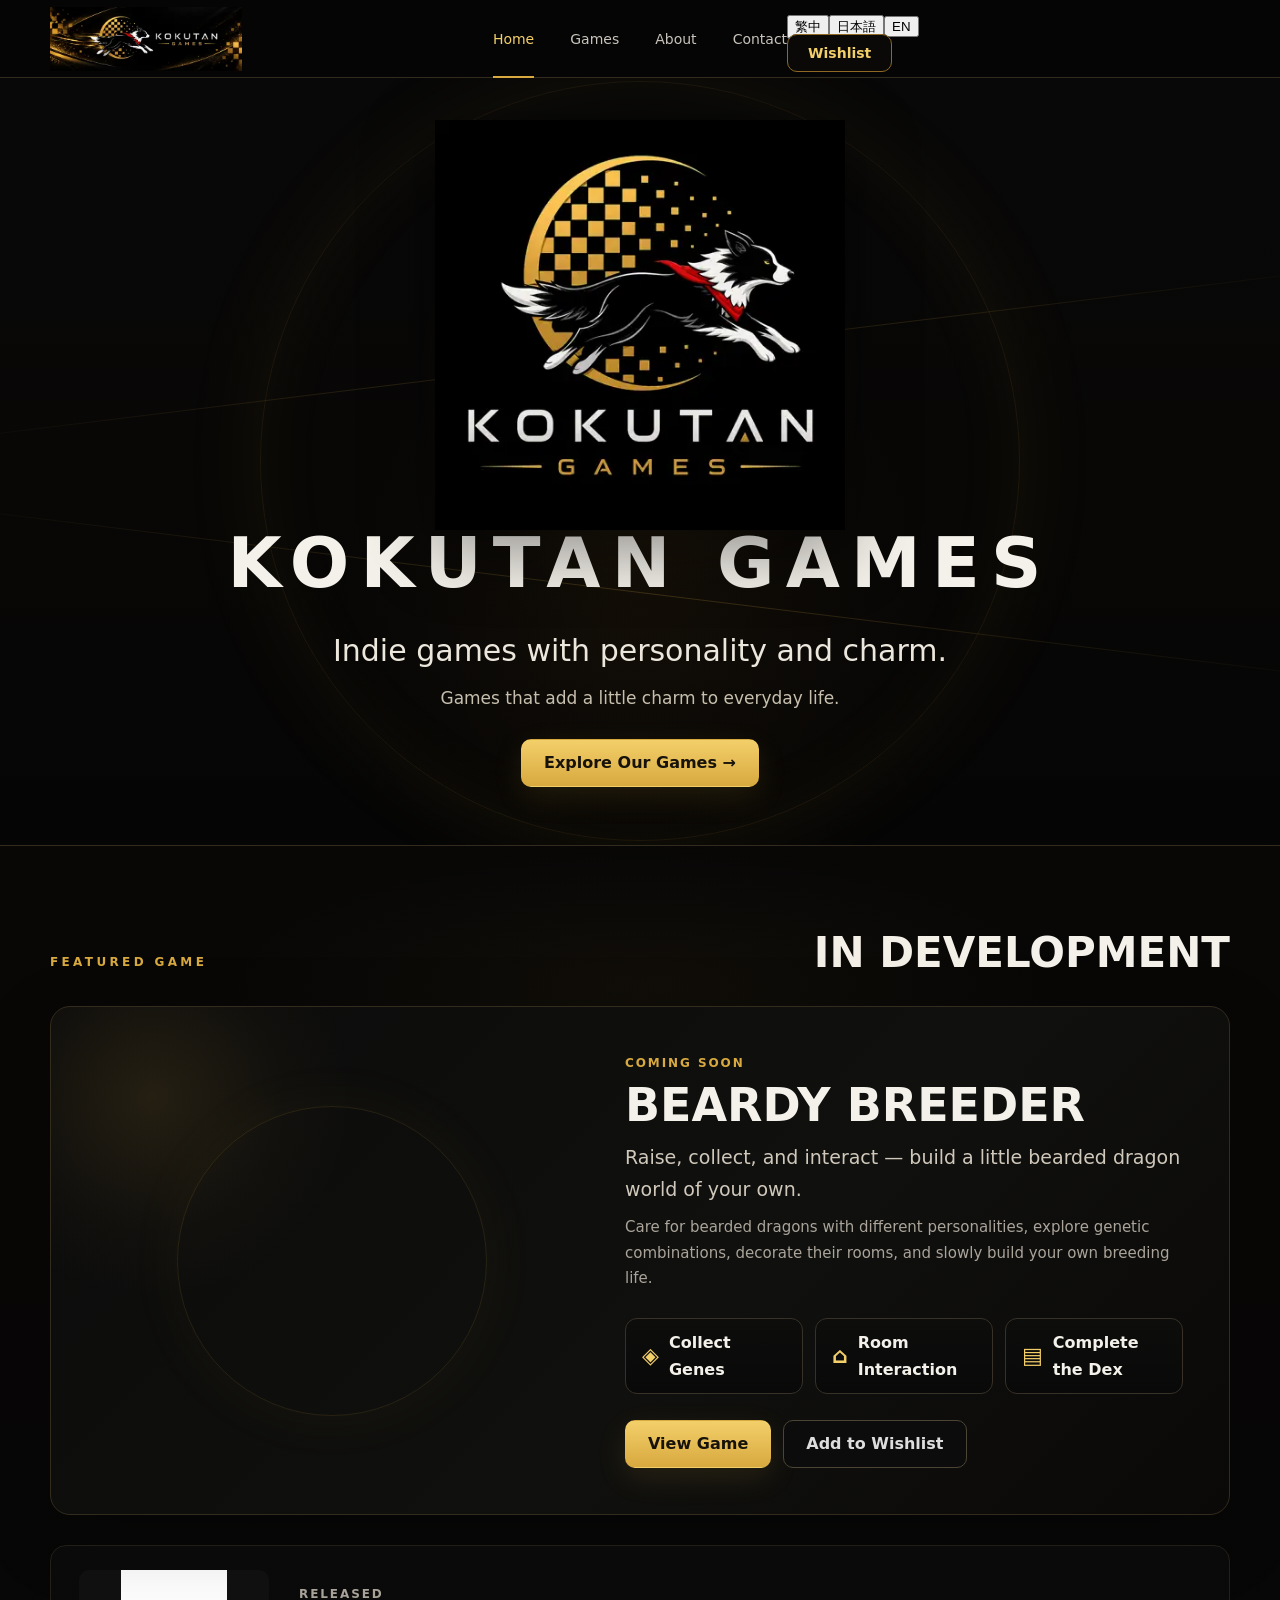
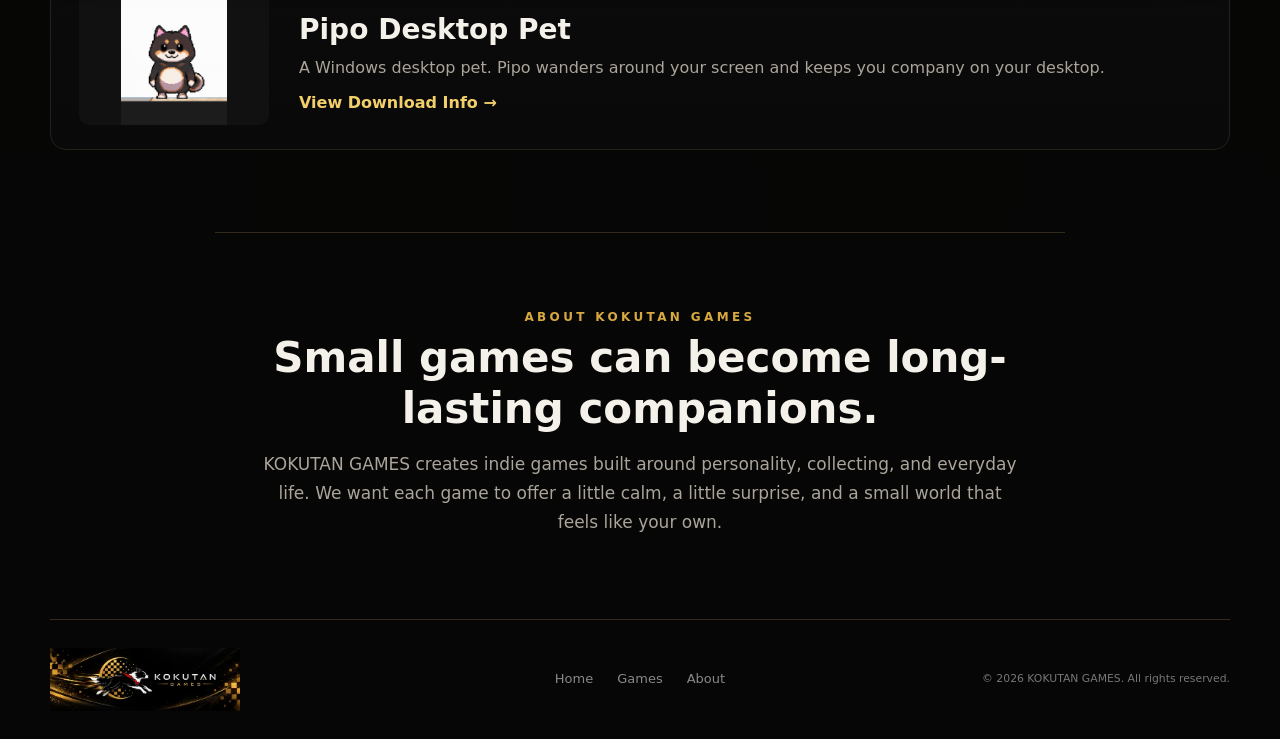
==== index.html @ 9f0cae79 "Add three-language support to homepage" ====
<!doctype html>
<html lang="zh-Hant">
<head>
  <meta charset="utf-8">
  <meta name="viewport" content="width=device-width,initial-scale=1">
  <title>KOKUTAN GAMES</title>
  <meta name="description" content="KOKUTAN GAMES — 獨立遊戲工作室。製作有個性、有溫度的小型遊戲。">
  <link rel="stylesheet" href="style.css">
</head>
<body data-page="home">
  <header class="site-header">
    <a class="brand" href="./" aria-label="KOKUTAN GAMES"><img src="assets/logo-wide.webp" alt="KOKUTAN GAMES"></a>
    <nav class="nav" aria-label="Main navigation"><a class="active" href="./" data-i18n="nav.home">Home</a><a href="#games" data-i18n="nav.games">Games</a><a href="#about" data-i18n="nav.about">About</a><a href="mailto:" data-i18n="nav.contact">Contact</a></nav>
    <div class="header-tools">
      <div class="language-switcher" aria-label="Language"><button type="button" data-lang-btn="zh-Hant">繁中</button><button type="button" data-lang-btn="ja">日本語</button><button type="button" data-lang-btn="en">EN</button></div>
      <a class="header-cta" href="games/beardy-breeder.html#wishlist" data-i18n="nav.wishlist">願望清單</a>
    </div>
  </header>

  <main>
    <section class="hero">
      <div class="hero-glow" aria-hidden="true"></div>
      <div class="hero-inner">
        <img class="hero-logo" src="assets/logo-square.webp" alt="KOKUTAN GAMES">
        <h1>KOKUTAN GAMES</h1>
        <p class="lead" data-i18n="hero.lead">有個性、有魅力的獨立遊戲。</p>
        <p class="sublead" data-i18n="hero.sublead">用遊戲，讓平凡的日常多一點可愛。</p>
        <a class="button primary hero-cta" href="#games" data-i18n="hero.cta">探索遊戲 →</a>
      </div>
    </section>

    <section class="section featured-section" id="games">
      <div class="section-heading compact-heading"><span class="eyebrow" data-i18n="featured.eyebrow">精選遊戲</span><h2 data-i18n="featured.heading">開發中</h2></div>
      <article class="featured-card">
        <div class="featured-visual">
          <div class="game-logo-wrap"><img src="assets/beardy-logo.webp" data-logo-localized data-logo-zh="assets/beardy-logo.webp" data-logo-ja="assets/beardy-logo-ja.png" data-logo-en="assets/beardy-logo-en.png" alt="鬆獅蜥育成所"></div>
          <div class="featured-orbit" aria-hidden="true"></div>
        </div>
        <div class="featured-copy">
          <p class="status" data-i18n="featured.status">即將推出</p>
          <h3 data-i18n="game.title">鬆獅蜥育成所</h3>
          <p class="game-tagline" data-i18n="game.tagline">培育、收集、互動，打造屬於你的鬆獅蜥小天地。</p>
          <p class="game-summary" data-i18n="game.summary">照顧不同個性的鬆獅蜥，探索基因組合、布置房間，慢慢建立屬於自己的育成生活。</p>
          <div class="feature-grid" aria-label="Game features">
            <div class="mini-feature"><span class="icon">◈</span><span data-i18n="game.feature.genes">收集基因</span></div>
            <div class="mini-feature"><span class="icon">⌂</span><span data-i18n="game.feature.rooms">房間互動</span></div>
            <div class="mini-feature"><span class="icon">▤</span><span data-i18n="game.feature.dex">圖鑑收集</span></div>
          </div>
          <div class="actions"><a class="button primary" href="games/beardy-breeder.html" data-i18n="game.details">查看遊戲介紹</a><a class="button secondary" href="games/beardy-breeder.html#wishlist" data-i18n="game.wishlist">加入願望清單</a></div>
        </div>
      </article>

      <article class="small-game-card">
        <img src="pipoimg.png" alt="Pipo Desktop Pet">
        <div><p class="status" data-i18n="pipo.status">已發布</p><h3>Pipo Desktop Pet</h3><p data-i18n="pipo.desc">Windows 桌面小寵物。Pipo 會在螢幕上走來走去，陪你待在桌面上。</p><a class="text-link" href="games/pipo.html" data-i18n="pipo.link">查看下載資訊 →</a></div>
      </article>
    </section>

    <section class="section about-section" id="about">
      <span class="eyebrow" data-i18n="about.eyebrow">關於 KOKUTAN GAMES</span>
      <h2 data-i18n="about.heading">小小的遊戲，也可以留下很長的陪伴。</h2>
      <p data-i18n="about.body">KOKUTAN GAMES 專注於製作具有個性、收集樂趣與生活感的獨立遊戲。希望玩家打開遊戲時，能找到一點放鬆、一點驚喜，以及屬於自己的小小世界。</p>
    </section>
  </main>

  <footer class="site-footer"><img src="assets/logo-wide.webp" alt="KOKUTAN GAMES"><div class="footer-links"><a href="./" data-i18n="nav.home">Home</a><a href="#games" data-i18n="nav.games">Games</a><a href="#about" data-i18n="nav.about">About</a></div><small data-i18n="footer.rights">© 2026 KOKUTAN GAMES. All rights reserved.</small></footer>
  <script src="i18n.js" defer></script>
</body>
</html>
---- style.css ----
*{box-sizing:border-box}
:root{--bg:#060606;--panel:#0d0d0d;--panel2:#11110f;--text:#f4f1ea;--muted:#aaa49a;--line:#332b1d;--line-soft:#201b14;--gold:#d8a93f;--gold2:#f3cf6a;--gold3:#8d6925;--max:1180px}
html{scroll-behavior:smooth}body{margin:0;font-family:Inter,ui-sans-serif,system-ui,-apple-system,"Segoe UI","Noto Sans TC","PingFang TC",sans-serif;color:var(--text);background:linear-gradient(180deg,#060606 0%,#080706 45%,#060606 100%);line-height:1.7}a{color:inherit}img{max-width:100%}
.site-header{height:78px;padding:0 max(24px,calc((100vw - var(--max))/2));display:grid;grid-template-columns:1fr auto 1fr;align-items:center;border-bottom:1px solid var(--line);background:rgba(6,6,6,.94);backdrop-filter:blur(12px);position:sticky;top:0;z-index:20}.brand{display:flex;align-items:center;width:220px;height:64px}.brand img{width:100%;height:100%;object-fit:contain;object-position:left center}.nav{display:flex;gap:36px;align-items:center}.nav a{text-decoration:none;color:#c8c3bb;font-size:14px;padding:28px 0 24px;border-bottom:2px solid transparent}.nav a:hover,.nav a.active{color:var(--gold2);border-color:var(--gold)}.header-cta{justify-self:end;text-decoration:none;border:1px solid var(--gold3);color:var(--gold2);padding:10px 20px;border-radius:10px;font-weight:750;font-size:14px;background:#0a0907;transition:.2s ease}.header-cta:hover{border-color:var(--gold2);box-shadow:0 0 0 3px rgba(243,207,106,.06)}
.hero{min-height:690px;display:grid;place-items:center;text-align:center;border-bottom:1px solid var(--line);position:relative;overflow:hidden;background:radial-gradient(circle at 50% 39%,rgba(216,169,63,.14),transparent 28%),radial-gradient(circle at 50% 70%,rgba(120,80,20,.10),transparent 36%),linear-gradient(180deg,#080808 0%,#080706 55%,#050505 100%)}.hero:before,.hero:after{content:"";position:absolute;left:-8%;right:-8%;height:1px;background:linear-gradient(90deg,transparent,rgba(216,169,63,.22),transparent);transform:rotate(-7deg)}.hero:before{top:36%}.hero:after{top:67%;transform:rotate(7deg)}.hero-glow{position:absolute;width:min(760px,80vw);height:min(760px,80vw);border-radius:50%;border:1px solid rgba(216,169,63,.10);box-shadow:0 0 90px rgba(216,169,63,.07),inset 0 0 70px rgba(216,169,63,.05);pointer-events:none}.hero-inner{position:relative;z-index:2;width:min(900px,calc(100% - 40px));padding:42px 0 58px}.hero-logo{display:block;width:410px;max-width:78vw;aspect-ratio:1/1;object-fit:contain;margin:0 auto 0;filter:drop-shadow(0 18px 36px rgba(0,0,0,.45))}.hero h1{margin:-26px 0 2px;font-size:clamp(40px,6vw,70px);letter-spacing:.16em;font-weight:620}.lead{margin:0;font-size:clamp(20px,3vw,30px);color:#ece7dc}.sublead{margin:8px auto 26px;color:#c7bfae;max-width:680px;font-size:17px}.hero-cta{min-width:210px}.button{display:inline-flex;align-items:center;justify-content:center;gap:10px;min-height:48px;padding:0 22px;border-radius:10px;text-decoration:none;font-weight:800;border:1px solid transparent;transition:.2s ease}.button:hover{transform:translateY(-1px)}.primary{background:linear-gradient(180deg,var(--gold2),var(--gold));color:#17120a;box-shadow:0 10px 30px rgba(216,169,63,.12)}.secondary{border-color:#4d4534;background:#0c0c0c;color:#ddd}
.section{width:min(var(--max),calc(100% - 40px));margin:0 auto;padding:82px 0}.featured-section{position:relative}.featured-section:before{content:"";position:absolute;top:0;left:50%;width:72%;height:280px;transform:translateX(-50%);background:radial-gradient(ellipse at center,rgba(216,169,63,.045),transparent 70%);pointer-events:none}.section-heading{margin-bottom:28px}.compact-heading{display:flex;align-items:end;justify-content:space-between;gap:20px}.eyebrow{display:block;color:var(--gold);font-size:12px;font-weight:800;letter-spacing:.28em;margin-bottom:6px}.section h2{font-size:clamp(28px,4vw,42px);margin:0;line-height:1.2}.featured-card{display:grid;grid-template-columns:minmax(340px,470px) 1fr;gap:58px;align-items:center;padding:46px;border:1px solid var(--line);background:linear-gradient(135deg,#0b0b0b 0%,#10100e 58%,#0a0908 100%);border-radius:20px;position:relative;overflow:hidden;box-shadow:0 22px 70px rgba(0,0,0,.22)}.featured-card:after{content:"";position:absolute;width:420px;height:420px;border-radius:50%;left:-110px;top:-120px;background:radial-gradient(circle,rgba(216,169,63,.12),rgba(216,169,63,.025) 45%,transparent 68%);pointer-events:none}.featured-visual{position:relative;min-height:360px;display:grid;place-items:center}.game-logo-wrap{display:grid;place-items:center;min-height:340px;position:relative;z-index:2}.game-logo-wrap img{width:100%;max-width:440px;max-height:390px;object-fit:contain;filter:drop-shadow(0 20px 34px rgba(0,0,0,.45))}.featured-orbit{position:absolute;width:310px;height:310px;border-radius:50%;border:1px solid rgba(216,169,63,.12);box-shadow:0 0 60px rgba(216,169,63,.05)}.status{color:var(--gold);font-size:12px;font-weight:800;letter-spacing:.16em;margin:0 0 4px}.featured-copy{position:relative;z-index:2}.featured-copy h3,.small-game-card h3{font-size:clamp(30px,4vw,46px);margin:0 0 8px;line-height:1.2}.game-tagline{color:#d0c8bb;font-size:19px;margin:0 0 10px}.game-summary{color:var(--muted);font-size:15px;max-width:590px;margin:0}.feature-grid{display:grid;grid-template-columns:repeat(3,1fr);gap:12px;margin:26px 0}.mini-feature{min-height:76px;border:1px solid #373128;border-radius:12px;display:flex;align-items:center;gap:10px;padding:0 16px;background:linear-gradient(180deg,#0d0d0c,#090909);font-weight:700}.icon{color:var(--gold2);font-size:22px}.actions{display:flex;gap:12px;flex-wrap:wrap}.small-game-card{margin-top:30px;display:grid;grid-template-columns:190px 1fr;gap:30px;align-items:center;padding:24px 28px;border:1px solid #25211a;border-radius:16px;background:linear-gradient(180deg,#0b0b0b,#090909)}.small-game-card img{width:100%;max-height:155px;object-fit:contain;background:#111;border-radius:10px}.small-game-card h3{font-size:28px}.small-game-card p{color:var(--muted);margin:6px 0 8px}.text-link{color:var(--gold2);text-decoration:none;font-weight:800}.about-section{border-top:1px solid var(--line);text-align:center;max-width:850px;padding-top:74px}.about-section h2{margin-top:6px}.about-section p{color:var(--muted);font-size:17px;max-width:760px;margin:16px auto 0}.site-footer{min-height:120px;width:min(var(--max),calc(100% - 40px));margin:0 auto;border-top:1px solid var(--line);display:grid;grid-template-columns:1fr auto 1fr;align-items:center;gap:24px;color:#777;font-size:13px}.site-footer img{width:190px;height:70px;object-fit:contain;object-position:left center}.footer-links{display:flex;gap:24px}.footer-links a{text-decoration:none;color:#888}.site-footer small{justify-self:end}
.detail-hero{width:min(var(--max),calc(100% - 40px));margin:0 auto;padding:84px 0 54px;display:grid;grid-template-columns:420px 1fr;gap:64px;align-items:center}.detail-logo img{width:100%;max-height:430px;object-fit:contain}.detail-copy h1{font-size:clamp(38px,6vw,64px);margin:0 0 12px;line-height:1.18}.detail-copy .lead{font-size:22px}.detail-meta{display:flex;gap:10px;flex-wrap:wrap;margin:22px 0 28px}.chip{border:1px solid #393329;color:#c7c0b5;border-radius:999px;padding:5px 11px;font-size:13px}.content-block{width:min(920px,calc(100% - 40px));margin:0 auto;padding:60px 0;border-top:1px solid var(--line)}.content-block h2{font-size:32px;margin:0 0 14px}.content-block p,.content-block li{color:#b9b3aa}.detail-features{display:grid;grid-template-columns:repeat(2,1fr);gap:14px;margin-top:24px}.detail-feature{border:1px solid #2e2a23;background:#0d0d0d;border-radius:14px;padding:22px}.detail-feature h3{margin:0 0 6px}.note{border-left:3px solid var(--gold);padding:4px 0 4px 16px;color:#cfc7b8}.download-box{padding:24px;border:1px solid #312a1e;background:#0d0c0a;border-radius:14px}code{word-break:break-all;color:#dfc782}.back-link{display:inline-block;margin-top:20px;color:var(--gold2);text-decoration:none;font-weight:800}
@media (max-width:860px){.site-header{grid-template-columns:1fr auto;height:70px}.brand{width:180px;height:56px}.nav{display:none}.header-cta{font-size:13px;padding:8px 14px}.hero{min-height:610px}.hero-logo{width:330px}.hero h1{letter-spacing:.09em}.featured-card{grid-template-columns:1fr;gap:20px;padding:28px}.featured-visual{min-height:auto}.game-logo-wrap{min-height:auto}.game-logo-wrap img{max-height:330px}.feature-grid{grid-template-columns:1fr}.small-game-card{grid-template-columns:1fr}.small-game-card img{max-width:280px}.site-footer{grid-template-columns:1fr;text-align:center;padding:28px 0}.site-footer img{margin:auto;object-position:center}.site-footer small{justify-self:center}.detail-hero{grid-template-columns:1fr;gap:20px;padding-top:50px}.detail-logo{max-width:500px;margin:auto}}
@media (max-width:520px){.hero-inner{padding-top:30px}.hero-logo{width:285px}.hero h1{font-size:36px}.section{padding:58px 0}.featured-card{padding:20px}.actions .button{width:100%}.detail-features{grid-template-columns:1fr}.compact-heading{display:block}}
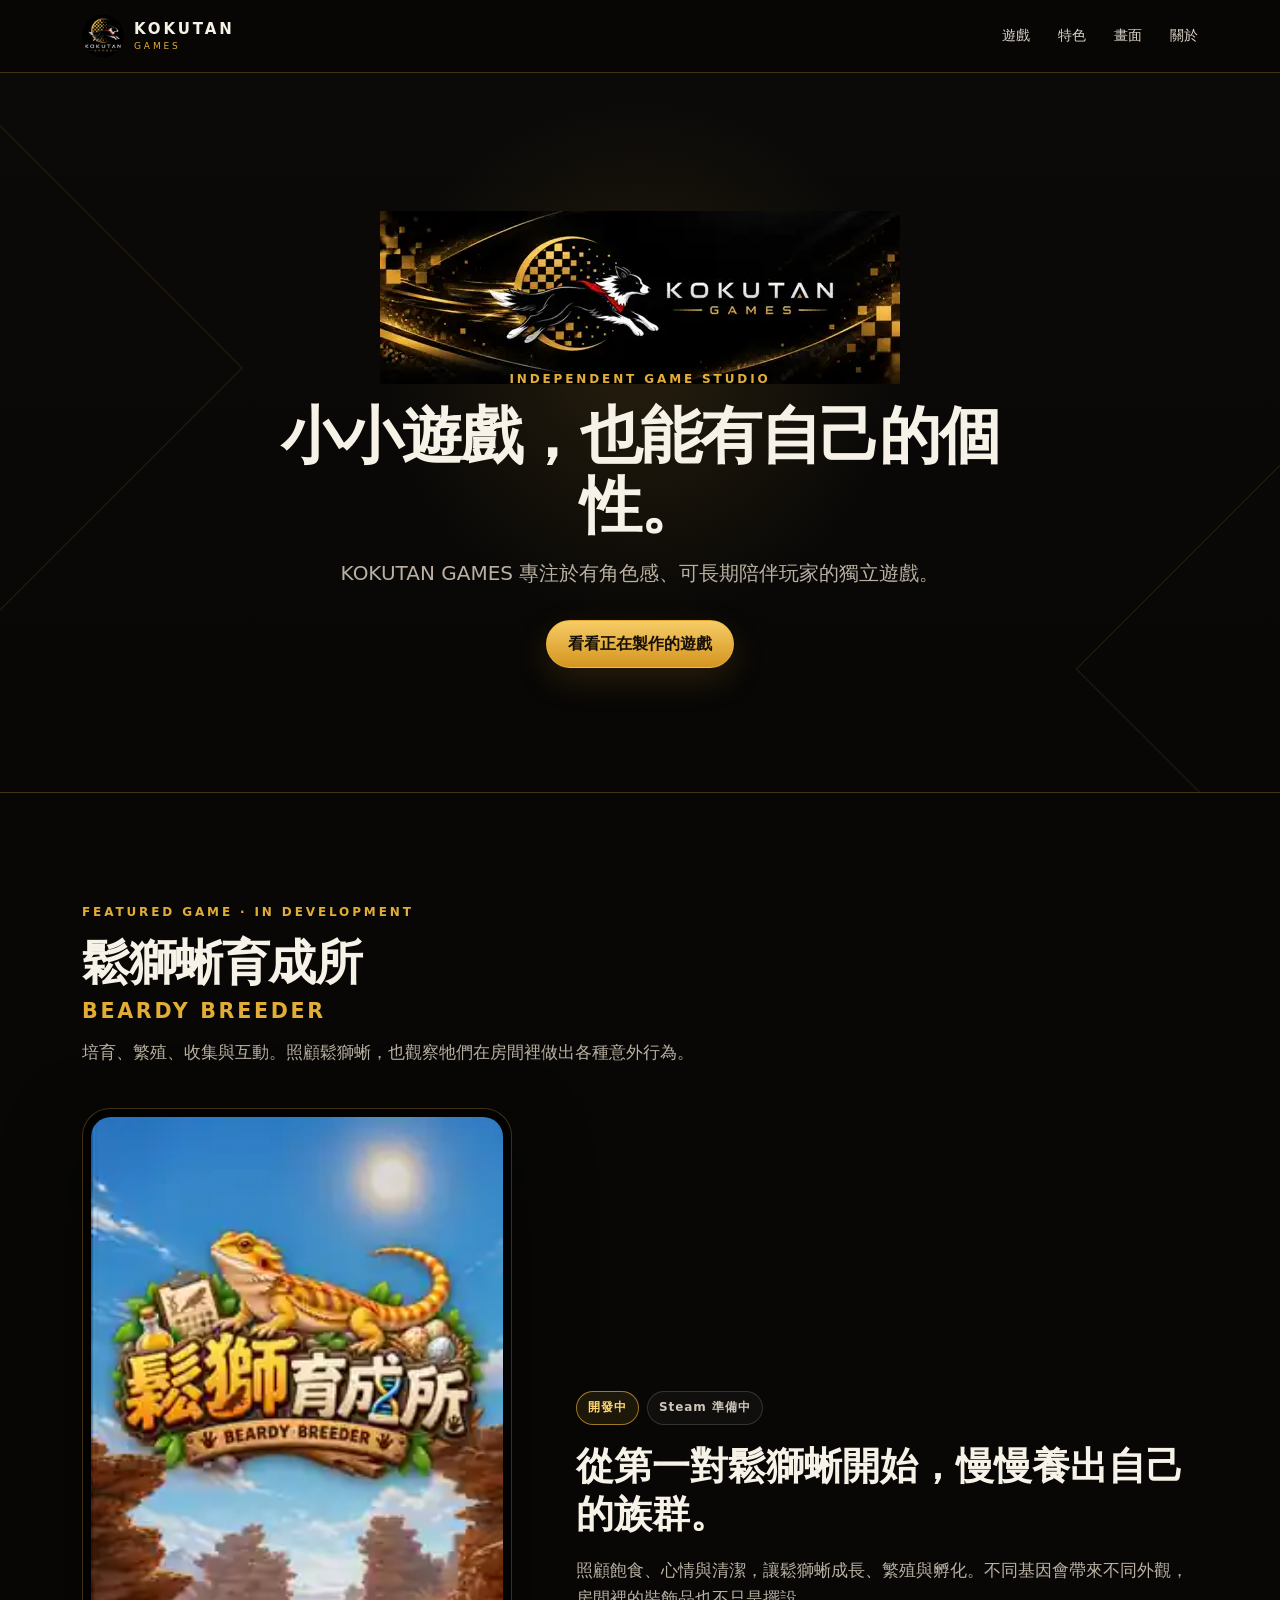
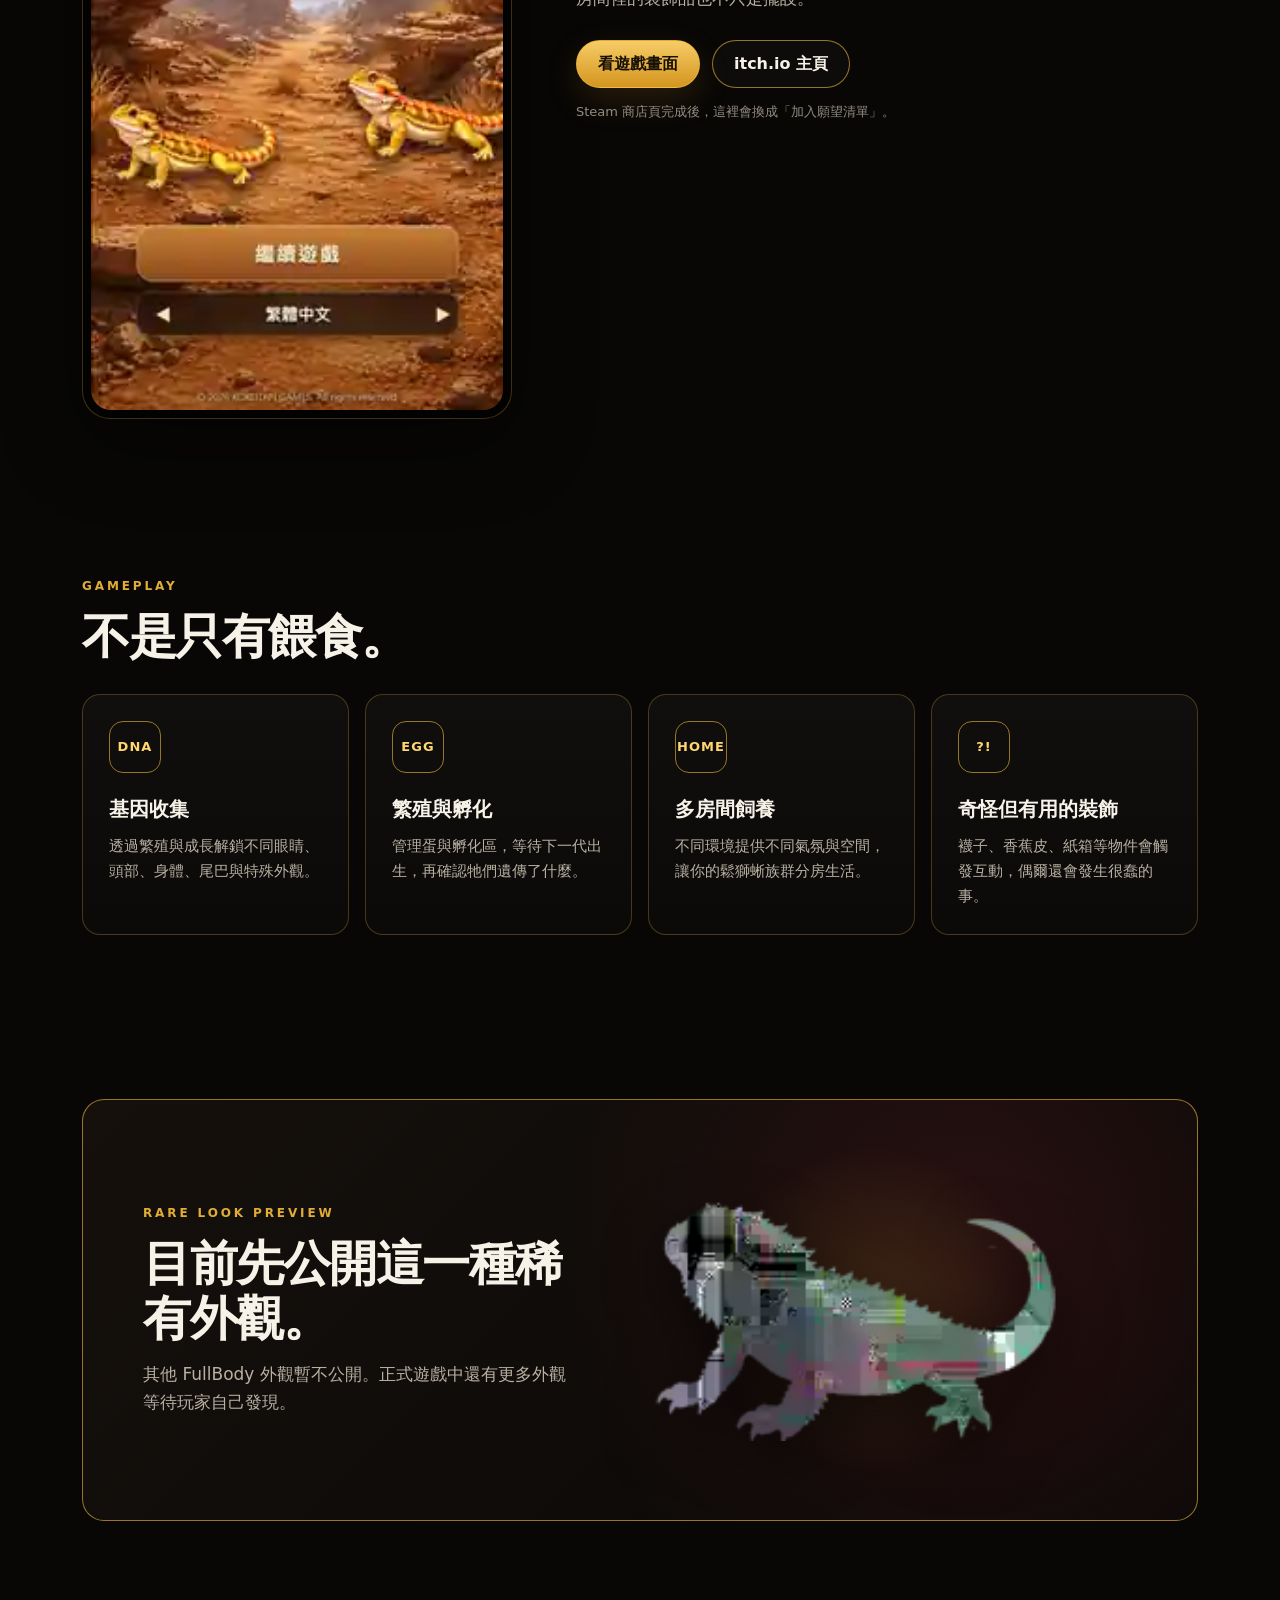
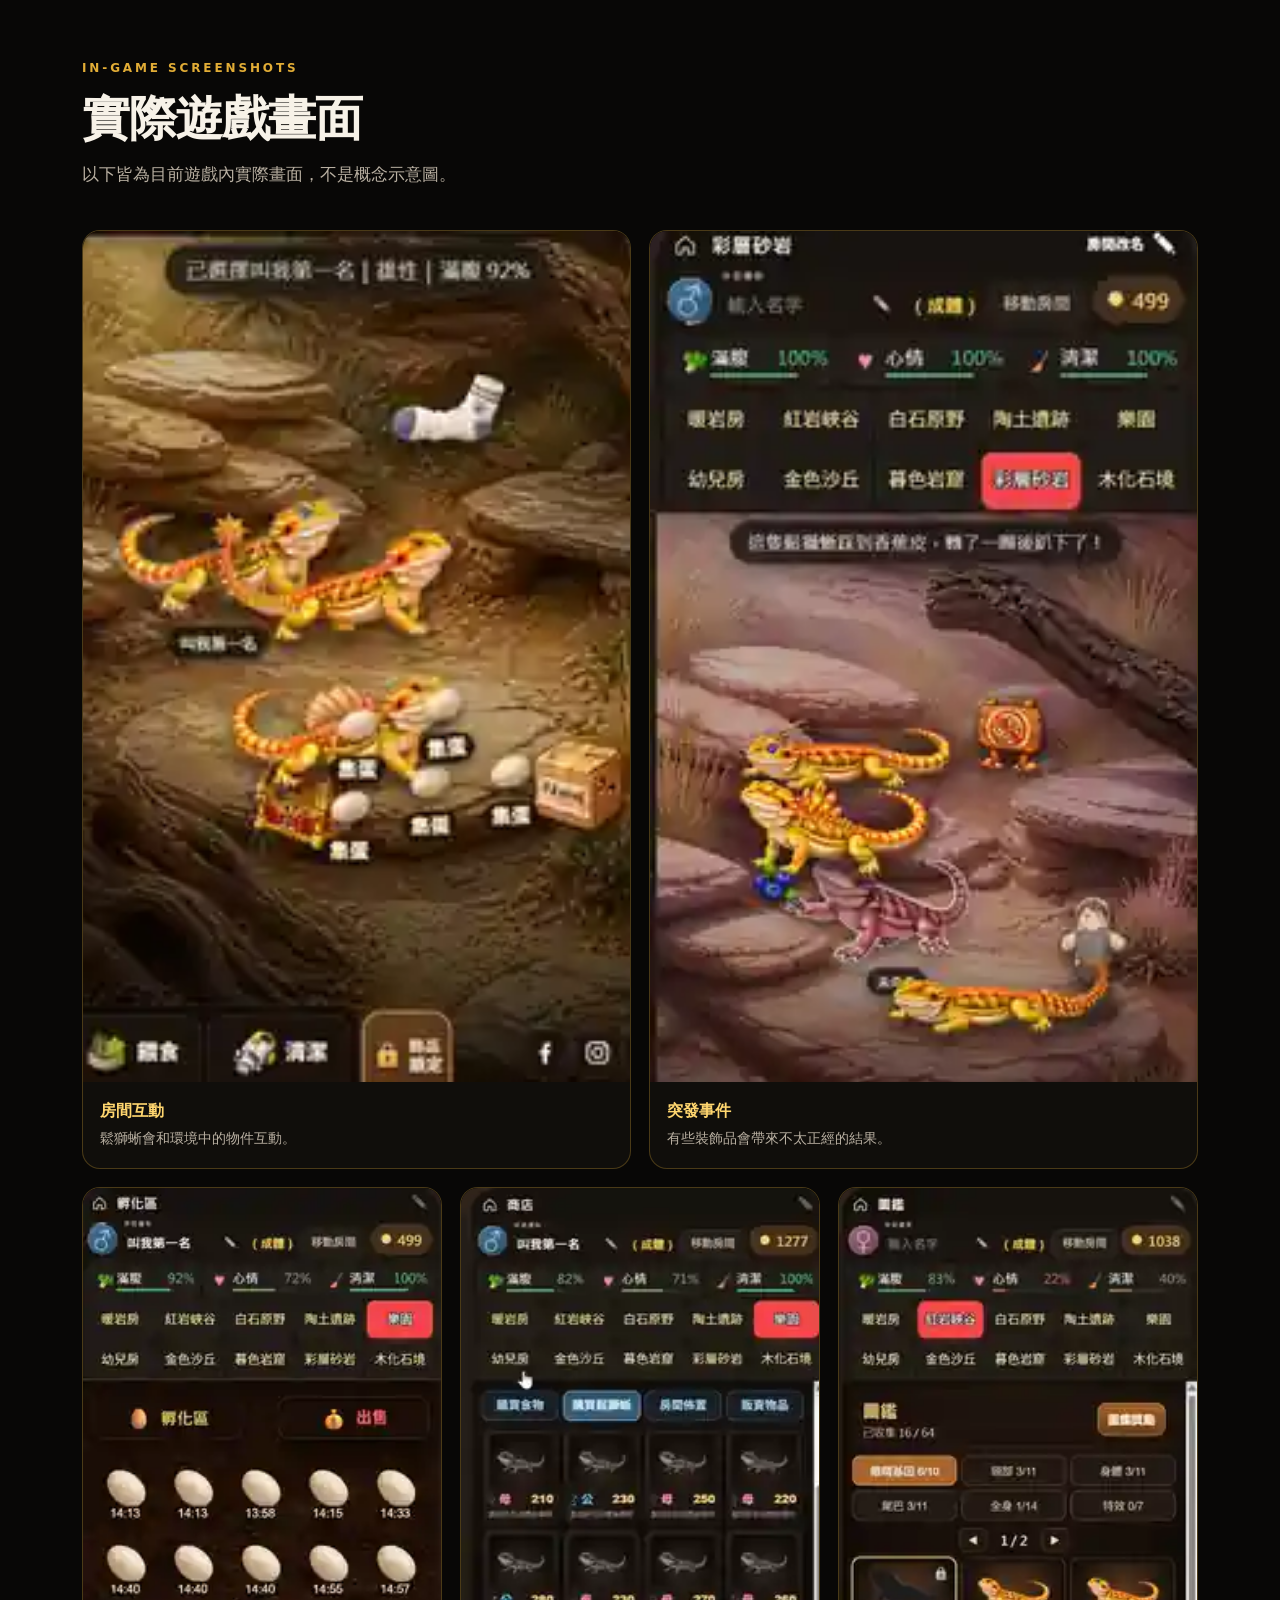
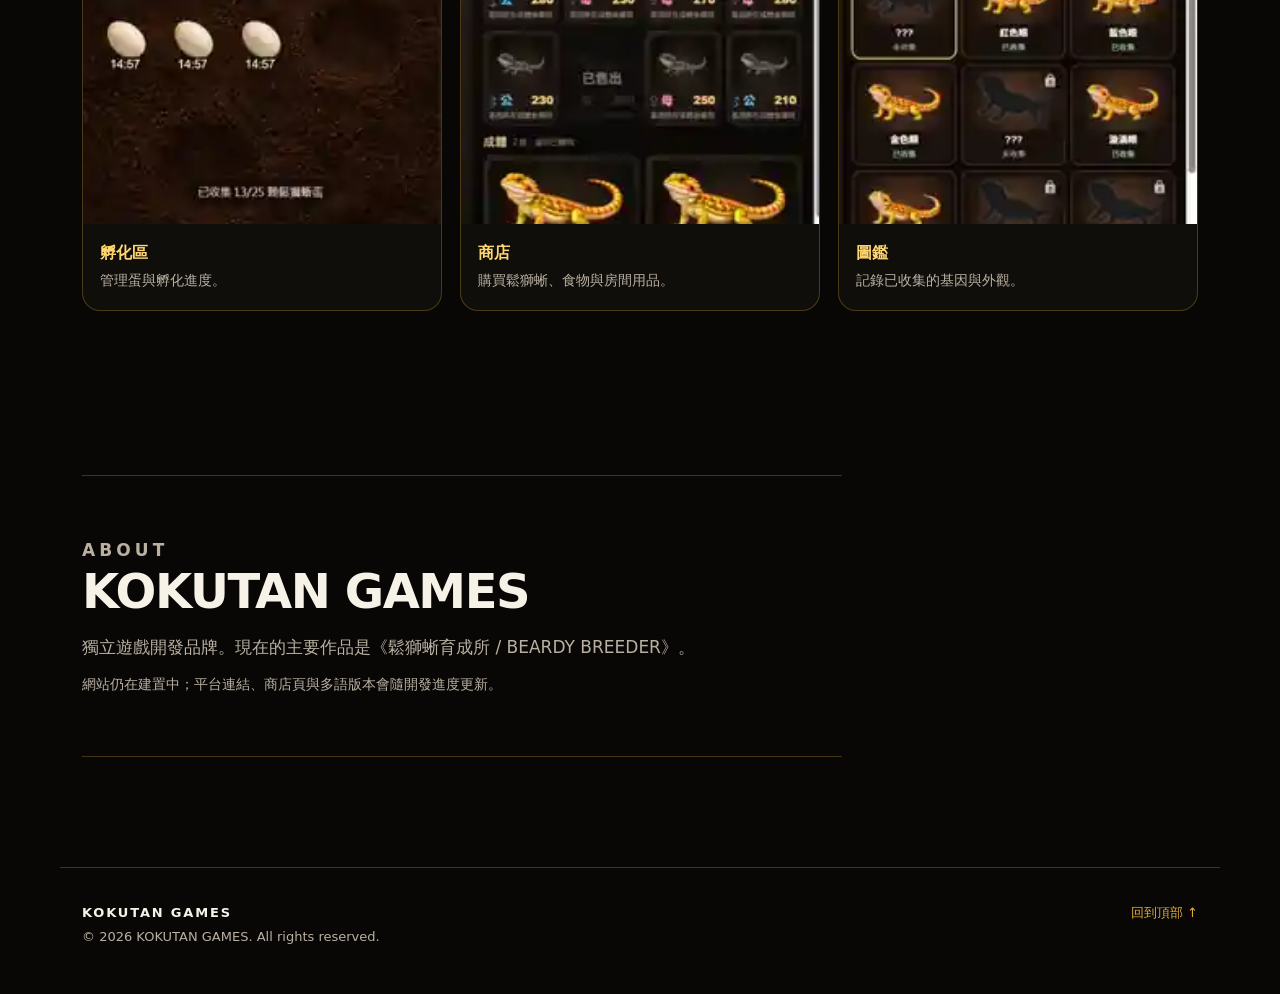
==== commit 7fa74935: "Launch KOKUTAN GAMES site v1" ====
--- a/index.html
+++ b/index.html
@@ -1,69 +1,163 @@
 <!doctype html>
 <html lang="zh-Hant">
 <head>
-  <meta charset="utf-8">
-  <meta name="viewport" content="width=device-width,initial-scale=1">
-  <title>KOKUTAN GAMES</title>
-  <meta name="description" content="KOKUTAN GAMES — 獨立遊戲工作室。製作有個性、有溫度的小型遊戲。">
-  <link rel="stylesheet" href="style.css">
+  <meta charset="utf-8" />
+  <meta name="viewport" content="width=device-width, initial-scale=1" />
+  <meta name="theme-color" content="#080706" />
+  <meta name="description" content="KOKUTAN GAMES 官方網站。《鬆獅蜥育成所 BEARDY BREEDER》— 培育、繁殖、收集基因，打造屬於你的鬆獅蜥小天地。" />
+  <title>KOKUTAN GAMES｜鬆獅蜥育成所</title>
+  <link rel="icon" type="image/png" href="assets/logo-square.webp" />
+  <link rel="stylesheet" href="kokutan-v1.css" />
 </head>
-<body data-page="home">
-  <header class="site-header">
-    <a class="brand" href="./" aria-label="KOKUTAN GAMES"><img src="assets/logo-wide.webp" alt="KOKUTAN GAMES"></a>
-    <nav class="nav" aria-label="Main navigation"><a class="active" href="./" data-i18n="nav.home">Home</a><a href="#games" data-i18n="nav.games">Games</a><a href="#about" data-i18n="nav.about">About</a><a href="mailto:" data-i18n="nav.contact">Contact</a></nav>
-    <div class="header-tools">
-      <div class="language-switcher" aria-label="Language"><button type="button" data-lang-btn="zh-Hant">繁中</button><button type="button" data-lang-btn="ja">日本語</button><button type="button" data-lang-btn="en">EN</button></div>
-      <a class="header-cta" href="games/beardy-breeder.html#wishlist" data-i18n="nav.wishlist">願望清單</a>
+<body>
+  <a class="skip-link" href="#main">跳到主要內容</a>
+
+  <header class="site-header" id="top">
+    <div class="header-inner">
+      <a class="brand" href="#top" aria-label="KOKUTAN GAMES 首頁">
+        <img src="assets/logo-square.webp" alt="" />
+        <span><strong>KOKUTAN</strong><small>GAMES</small></span>
+      </a>
+      <button class="menu-button" type="button" aria-expanded="false" aria-controls="site-nav">選單</button>
+      <nav class="site-nav" id="site-nav" aria-label="主要導覽">
+        <a href="#game">遊戲</a>
+        <a href="#features">特色</a>
+        <a href="#gallery">畫面</a>
+        <a href="#about">關於</a>
+      </nav>
     </div>
   </header>
 
-  <main>
-    <section class="hero">
+  <main id="main">
+    <section class="hero" aria-labelledby="hero-title">
       <div class="hero-glow" aria-hidden="true"></div>
-      <div class="hero-inner">
-        <img class="hero-logo" src="assets/logo-square.webp" alt="KOKUTAN GAMES">
-        <h1>KOKUTAN GAMES</h1>
-        <p class="lead" data-i18n="hero.lead">有個性、有魅力的獨立遊戲。</p>
-        <p class="sublead" data-i18n="hero.sublead">用遊戲，讓平凡的日常多一點可愛。</p>
-        <a class="button primary hero-cta" href="#games" data-i18n="hero.cta">探索遊戲 →</a>
+      <div class="hero-content">
+        <img class="hero-logo" src="assets/logo-wide.webp" alt="KOKUTAN GAMES" />
+        <p class="eyebrow">INDEPENDENT GAME STUDIO</p>
+        <h1 id="hero-title">小小遊戲，也能有自己的個性。</h1>
+        <p class="hero-copy">KOKUTAN GAMES 專注於有角色感、可長期陪伴玩家的獨立遊戲。</p>
+        <a class="button primary" href="#game">看看正在製作的遊戲</a>
       </div>
     </section>
 
-    <section class="section featured-section" id="games">
-      <div class="section-heading compact-heading"><span class="eyebrow" data-i18n="featured.eyebrow">精選遊戲</span><h2 data-i18n="featured.heading">開發中</h2></div>
-      <article class="featured-card">
-        <div class="featured-visual">
-          <div class="game-logo-wrap"><img src="assets/beardy-logo.webp" data-logo-localized data-logo-zh="assets/beardy-logo.webp" data-logo-ja="assets/beardy-logo-ja.png" data-logo-en="assets/beardy-logo-en.png" alt="鬆獅蜥育成所"></div>
-          <div class="featured-orbit" aria-hidden="true"></div>
+    <section class="game-section section" id="game" aria-labelledby="game-title">
+      <div class="section-heading">
+        <p class="eyebrow">FEATURED GAME · IN DEVELOPMENT</p>
+        <h2 id="game-title">鬆獅蜥育成所 <span>BEARDY BREEDER</span></h2>
+        <p>培育、繁殖、收集與互動。照顧鬆獅蜥，也觀察牠們在房間裡做出各種意外行為。</p>
+      </div>
+
+      <div class="game-lead">
+        <figure class="phone-frame lead-shot">
+          <img src="assets/screenshots/title-screen.webp" alt="《鬆獅蜥育成所》遊戲標題畫面" />
+        </figure>
+        <div class="game-copy">
+          <div class="status-row">
+            <span class="status">開發中</span>
+            <span class="status muted">Steam 準備中</span>
+          </div>
+          <h3>從第一對鬆獅蜥開始，慢慢養出自己的族群。</h3>
+          <p>照顧飽食、心情與清潔，讓鬆獅蜥成長、繁殖與孵化。不同基因會帶來不同外觀，房間裡的裝飾品也不只是擺設。</p>
+          <div class="cta-row">
+            <a class="button primary" href="#gallery">看遊戲畫面</a>
+            <a class="button secondary" href="https://kitunen.itch.io/" target="_blank" rel="noreferrer">itch.io 主頁</a>
+          </div>
+          <p class="small-note">Steam 商店頁完成後，這裡會換成「加入願望清單」。</p>
         </div>
-        <div class="featured-copy">
-          <p class="status" data-i18n="featured.status">即將推出</p>
-          <h3 data-i18n="game.title">鬆獅蜥育成所</h3>
-          <p class="game-tagline" data-i18n="game.tagline">培育、收集、互動，打造屬於你的鬆獅蜥小天地。</p>
-          <p class="game-summary" data-i18n="game.summary">照顧不同個性的鬆獅蜥，探索基因組合、布置房間，慢慢建立屬於自己的育成生活。</p>
-          <div class="feature-grid" aria-label="Game features">
-            <div class="mini-feature"><span class="icon">◈</span><span data-i18n="game.feature.genes">收集基因</span></div>
-            <div class="mini-feature"><span class="icon">⌂</span><span data-i18n="game.feature.rooms">房間互動</span></div>
-            <div class="mini-feature"><span class="icon">▤</span><span data-i18n="game.feature.dex">圖鑑收集</span></div>
-          </div>
-          <div class="actions"><a class="button primary" href="games/beardy-breeder.html" data-i18n="game.details">查看遊戲介紹</a><a class="button secondary" href="games/beardy-breeder.html#wishlist" data-i18n="game.wishlist">加入願望清單</a></div>
-        </div>
-      </article>
-
-      <article class="small-game-card">
-        <img src="pipoimg.png" alt="Pipo Desktop Pet">
-        <div><p class="status" data-i18n="pipo.status">已發布</p><h3>Pipo Desktop Pet</h3><p data-i18n="pipo.desc">Windows 桌面小寵物。Pipo 會在螢幕上走來走去，陪你待在桌面上。</p><a class="text-link" href="games/pipo.html" data-i18n="pipo.link">查看下載資訊 →</a></div>
-      </article>
+      </div>
     </section>
 
-    <section class="section about-section" id="about">
-      <span class="eyebrow" data-i18n="about.eyebrow">關於 KOKUTAN GAMES</span>
-      <h2 data-i18n="about.heading">小小的遊戲，也可以留下很長的陪伴。</h2>
-      <p data-i18n="about.body">KOKUTAN GAMES 專注於製作具有個性、收集樂趣與生活感的獨立遊戲。希望玩家打開遊戲時，能找到一點放鬆、一點驚喜，以及屬於自己的小小世界。</p>
+    <section class="section features-section" id="features" aria-labelledby="features-title">
+      <div class="section-heading compact">
+        <p class="eyebrow">GAMEPLAY</p>
+        <h2 id="features-title">不是只有餵食。</h2>
+      </div>
+      <div class="feature-grid">
+        <article class="feature-card">
+          <span class="feature-icon" aria-hidden="true">DNA</span>
+          <h3>基因收集</h3>
+          <p>透過繁殖與成長解鎖不同眼睛、頭部、身體、尾巴與特殊外觀。</p>
+        </article>
+        <article class="feature-card">
+          <span class="feature-icon" aria-hidden="true">EGG</span>
+          <h3>繁殖與孵化</h3>
+          <p>管理蛋與孵化區，等待下一代出生，再確認牠們遺傳了什麼。</p>
+        </article>
+        <article class="feature-card">
+          <span class="feature-icon" aria-hidden="true">HOME</span>
+          <h3>多房間飼養</h3>
+          <p>不同環境提供不同氣氛與空間，讓你的鬆獅蜥族群分房生活。</p>
+        </article>
+        <article class="feature-card">
+          <span class="feature-icon" aria-hidden="true">?!</span>
+          <h3>奇怪但有用的裝飾</h3>
+          <p>襪子、香蕉皮、紙箱等物件會觸發互動，偶爾還會發生很蠢的事。</p>
+        </article>
+      </div>
+    </section>
+
+    <section class="section reveal-section" aria-labelledby="reveal-title">
+      <div class="reveal-card">
+        <div class="reveal-copy">
+          <p class="eyebrow">RARE LOOK PREVIEW</p>
+          <h2 id="reveal-title">目前先公開這一種稀有外觀。</h2>
+          <p>其他 FullBody 外觀暫不公開。正式遊戲中還有更多外觀等待玩家自己發現。</p>
+        </div>
+        <div class="reveal-image-wrap">
+          <img src="assets/game/rare-fullbody-preview.webp" alt="目前公開的稀有鬆獅蜥外觀預覽" />
+        </div>
+      </div>
+    </section>
+
+    <section class="section gallery-section" id="gallery" aria-labelledby="gallery-title">
+      <div class="section-heading">
+        <p class="eyebrow">IN-GAME SCREENSHOTS</p>
+        <h2 id="gallery-title">實際遊戲畫面</h2>
+        <p>以下皆為目前遊戲內實際畫面，不是概念示意圖。</p>
+      </div>
+
+      <div class="gallery-grid">
+        <figure class="gallery-card featured">
+          <img src="assets/screenshots/sock-eggs-room.webp" alt="房間內鬆獅蜥、襪子與集蛋互動畫面" />
+          <figcaption><strong>房間互動</strong><span>鬆獅蜥會和環境中的物件互動。</span></figcaption>
+        </figure>
+        <figure class="gallery-card featured">
+          <img src="assets/screenshots/banana-room.webp" alt="鬆獅蜥踩到香蕉皮的房間畫面" />
+          <figcaption><strong>突發事件</strong><span>有些裝飾品會帶來不太正經的結果。</span></figcaption>
+        </figure>
+        <figure class="gallery-card">
+          <img src="assets/screenshots/hatchery.webp" alt="鬆獅蜥育成所孵化區與多顆蛋" />
+          <figcaption><strong>孵化區</strong><span>管理蛋與孵化進度。</span></figcaption>
+        </figure>
+        <figure class="gallery-card">
+          <img src="assets/screenshots/shop.webp" alt="鬆獅蜥育成所商店畫面" />
+          <figcaption><strong>商店</strong><span>購買鬆獅蜥、食物與房間用品。</span></figcaption>
+        </figure>
+        <figure class="gallery-card">
+          <img src="assets/screenshots/encyclopedia.webp" alt="鬆獅蜥育成所圖鑑畫面" />
+          <figcaption><strong>圖鑑</strong><span>記錄已收集的基因與外觀。</span></figcaption>
+        </figure>
+      </div>
+    </section>
+
+    <section class="section about-section" id="about" aria-labelledby="about-title">
+      <div class="about-card">
+        <p class="eyebrow">ABOUT</p>
+        <h2 id="about-title">KOKUTAN GAMES</h2>
+        <p>獨立遊戲開發品牌。現在的主要作品是《鬆獅蜥育成所 / BEARDY BREEDER》。</p>
+        <p class="about-note">網站仍在建置中；平台連結、商店頁與多語版本會隨開發進度更新。</p>
+      </div>
     </section>
   </main>
 
-  <footer class="site-footer"><img src="assets/logo-wide.webp" alt="KOKUTAN GAMES"><div class="footer-links"><a href="./" data-i18n="nav.home">Home</a><a href="#games" data-i18n="nav.games">Games</a><a href="#about" data-i18n="nav.about">About</a></div><small data-i18n="footer.rights">© 2026 KOKUTAN GAMES. All rights reserved.</small></footer>
-  <script src="i18n.js" defer></script>
+  <footer class="site-footer">
+    <div>
+      <strong>KOKUTAN GAMES</strong>
+      <span>© 2026 KOKUTAN GAMES. All rights reserved.</span>
+    </div>
+    <a href="#top">回到頂部 ↑</a>
+  </footer>
+
+  <script src="script.js"></script>
 </body>
-</html>+</html>
--- a/kokutan-v1.css
+++ b/kokutan-v1.css
@@ -0,0 +1,148 @@
+:root {
+  --bg: #080706;
+  --surface: #100e0b;
+  --surface-2: #17130e;
+  --line: rgba(222, 171, 54, 0.28);
+  --line-strong: rgba(236, 183, 56, 0.62);
+  --gold: #e2ad36;
+  --gold-bright: #ffd66f;
+  --text: #f7f2e8;
+  --muted: #b9b0a2;
+  --max: 1160px;
+  --radius: 22px;
+  color-scheme: dark;
+}
+
+* { box-sizing: border-box; }
+html { scroll-behavior: smooth; }
+body {
+  margin: 0;
+  background:
+    radial-gradient(circle at 50% -10%, rgba(224, 169, 45, .09), transparent 28rem),
+    var(--bg);
+  color: var(--text);
+  font-family: Inter, "Noto Sans TC", "PingFang TC", "Microsoft JhengHei", system-ui, sans-serif;
+  line-height: 1.65;
+}
+img { display: block; max-width: 100%; }
+a { color: inherit; }
+.skip-link { position: fixed; left: 12px; top: -60px; z-index: 100; background: var(--gold); color: #100b03; padding: 10px 14px; border-radius: 9px; }
+.skip-link:focus { top: 12px; }
+
+.site-header {
+  position: sticky;
+  top: 0;
+  z-index: 40;
+  backdrop-filter: blur(16px);
+  background: rgba(8, 7, 6, .82);
+  border-bottom: 1px solid var(--line);
+}
+.header-inner { max-width: var(--max); margin: 0 auto; min-height: 72px; padding: 0 22px; display: flex; align-items: center; gap: 28px; }
+.brand { display: inline-flex; align-items: center; gap: 10px; text-decoration: none; margin-right: auto; }
+.brand img { width: 42px; height: 42px; border-radius: 50%; }
+.brand span { display: grid; line-height: 1; letter-spacing: .18em; }
+.brand strong { font-size: 15px; }
+.brand small { color: var(--gold); font-size: 9px; margin-top: 5px; }
+.site-nav { display: flex; align-items: center; gap: 28px; }
+.site-nav a { text-decoration: none; color: #ded6ca; font-size: 14px; }
+.site-nav a:hover, .site-nav a:focus-visible { color: var(--gold-bright); }
+.menu-button { display: none; }
+
+.hero { min-height: 720px; display: grid; place-items: center; position: relative; overflow: hidden; border-bottom: 1px solid var(--line); }
+.hero::before, .hero::after { content: ""; position: absolute; width: 28vw; height: 28vw; max-width: 420px; max-height: 420px; border: 1px solid rgba(225, 172, 52, .14); transform: rotate(45deg); }
+.hero::before { left: -15vw; top: 16%; }
+.hero::after { right: -18vw; bottom: -8%; }
+.hero-glow { position: absolute; inset: 0; background: radial-gradient(circle at 50% 40%, rgba(236, 180, 56, .12), transparent 34%), linear-gradient(180deg, rgba(255,255,255,.01), transparent); pointer-events: none; }
+.hero-content { width: min(860px, 92vw); text-align: center; padding: 94px 20px 80px; position: relative; z-index: 1; }
+.hero-logo { width: min(520px, 72vw); margin: 0 auto -14px; mix-blend-mode: screen; }
+.eyebrow { margin: 0 0 12px; color: var(--gold); letter-spacing: .24em; font-size: 12px; font-weight: 800; }
+.hero h1 { font-size: clamp(34px, 5vw, 62px); line-height: 1.13; margin: 0 auto 16px; letter-spacing: -.035em; }
+.hero-copy { color: var(--muted); max-width: 650px; margin: 0 auto 30px; font-size: clamp(16px, 2vw, 20px); }
+
+.button { display: inline-flex; align-items: center; justify-content: center; min-height: 48px; padding: 0 21px; border-radius: 999px; text-decoration: none; font-weight: 800; border: 1px solid var(--line-strong); transition: transform .18s ease, border-color .18s ease, background .18s ease; }
+.button:hover { transform: translateY(-2px); }
+.button.primary { background: linear-gradient(180deg, #f6cc67, #d4951f); color: #171006; box-shadow: 0 12px 34px rgba(210, 146, 28, .16); }
+.button.secondary { background: rgba(255,255,255,.025); color: var(--text); }
+
+.section { max-width: var(--max); margin: 0 auto; padding: 110px 22px; }
+.section-heading { max-width: 760px; margin-bottom: 42px; }
+.section-heading.compact { margin-bottom: 30px; }
+.section-heading h2, .reveal-copy h2, .about-card h2 { margin: 0 0 14px; font-size: clamp(30px, 4vw, 48px); line-height: 1.15; letter-spacing: -.03em; }
+.section-heading h2 span { display: block; color: var(--gold); font-size: .43em; letter-spacing: .13em; margin-top: 10px; }
+.section-heading p:not(.eyebrow), .reveal-copy p:not(.eyebrow), .about-card p { color: var(--muted); font-size: 17px; margin: 0; }
+
+.game-lead { display: grid; grid-template-columns: minmax(290px, 430px) 1fr; gap: 64px; align-items: center; }
+.phone-frame { margin: 0; padding: 8px; background: #020202; border-radius: 28px; border: 1px solid var(--line); box-shadow: 0 24px 80px rgba(0,0,0,.44); overflow: hidden; }
+.phone-frame img { width: 100%; border-radius: 20px; }
+.game-copy h3 { font-size: clamp(25px, 3vw, 38px); line-height: 1.25; margin: 18px 0; }
+.game-copy > p { color: var(--muted); font-size: 17px; }
+.status-row { display: flex; flex-wrap: wrap; gap: 8px; }
+.status { display: inline-flex; border: 1px solid var(--line-strong); background: rgba(227, 174, 55, .1); color: var(--gold-bright); padding: 6px 11px; border-radius: 999px; font-size: 12px; font-weight: 800; letter-spacing: .08em; }
+.status.muted { color: #d0c7ba; border-color: rgba(255,255,255,.15); background: rgba(255,255,255,.035); }
+.cta-row { display: flex; flex-wrap: wrap; gap: 12px; margin-top: 28px; }
+.small-note { font-size: 13px !important; opacity: .78; }
+
+.features-section { padding-top: 48px; }
+.feature-grid { display: grid; grid-template-columns: repeat(4, 1fr); gap: 16px; }
+.feature-card { background: linear-gradient(180deg, rgba(255,255,255,.035), rgba(255,255,255,.015)); border: 1px solid var(--line); border-radius: 18px; padding: 26px; min-height: 240px; }
+.feature-icon { width: 52px; height: 52px; display: grid; place-items: center; border: 1px solid var(--line-strong); color: var(--gold-bright); border-radius: 14px; font-weight: 900; font-size: 13px; letter-spacing: .08em; }
+.feature-card h3 { margin: 20px 0 8px; font-size: 20px; }
+.feature-card p { color: var(--muted); margin: 0; font-size: 15px; }
+
+.reveal-section { padding-top: 54px; padding-bottom: 54px; }
+.reveal-card { display: grid; grid-template-columns: .9fr 1.1fr; align-items: center; gap: 44px; border: 1px solid var(--line-strong); border-radius: var(--radius); padding: clamp(28px, 5vw, 60px); background: radial-gradient(circle at 80% 40%, rgba(213, 52, 69, .14), transparent 26rem), linear-gradient(135deg, #15100c, #090807); overflow: hidden; }
+.reveal-image-wrap { min-height: 300px; display: grid; place-items: center; position: relative; }
+.reveal-image-wrap::before { content: ""; position: absolute; width: 70%; aspect-ratio: 1; border-radius: 50%; background: radial-gradient(circle, rgba(226,173,54,.15), transparent 65%); filter: blur(2px); }
+.reveal-image-wrap img { width: min(560px, 100%); position: relative; z-index: 1; filter: drop-shadow(0 22px 30px rgba(0,0,0,.58)); }
+
+.gallery-section { padding-top: 84px; }
+.gallery-grid { display: grid; grid-template-columns: repeat(12, 1fr); gap: 18px; align-items: start; }
+.gallery-card { grid-column: span 4; margin: 0; border: 1px solid var(--line); border-radius: 18px; overflow: hidden; background: var(--surface); }
+.gallery-card.featured { grid-column: span 6; }
+.gallery-card img { width: 100%; aspect-ratio: 9 / 16; object-fit: cover; object-position: top; background: #090705; }
+.gallery-card.featured img { aspect-ratio: 9 / 14; }
+.gallery-card figcaption { display: grid; gap: 2px; padding: 16px 17px 18px; }
+.gallery-card figcaption strong { color: var(--gold-bright); }
+.gallery-card figcaption span { color: var(--muted); font-size: 14px; }
+
+.about-section { padding-top: 54px; }
+.about-card { border-top: 1px solid var(--line); border-bottom: 1px solid var(--line); padding: 60px 0; max-width: 760px; }
+.about-note { margin-top: 12px !important; font-size: 14px !important; }
+
+.site-footer { max-width: var(--max); margin: 0 auto; padding: 34px 22px 46px; border-top: 1px solid var(--line); display: flex; justify-content: space-between; gap: 20px; color: var(--muted); font-size: 13px; }
+.site-footer div { display: grid; gap: 3px; }
+.site-footer strong { color: var(--text); letter-spacing: .14em; }
+.site-footer a { text-decoration: none; color: var(--gold); }
+
+@media (max-width: 900px) {
+  .game-lead, .reveal-card { grid-template-columns: 1fr; }
+  .game-lead { gap: 36px; }
+  .lead-shot { width: min(430px, 90vw); margin: 0 auto; }
+  .feature-grid { grid-template-columns: repeat(2, 1fr); }
+  .gallery-card, .gallery-card.featured { grid-column: span 6; }
+}
+
+@media (max-width: 680px) {
+  .header-inner { min-height: 64px; padding: 0 16px; }
+  .menu-button { display: inline-flex; background: transparent; color: var(--text); border: 1px solid var(--line); border-radius: 10px; padding: 8px 11px; }
+  .site-nav { position: absolute; top: 64px; left: 0; right: 0; display: none; flex-direction: column; gap: 0; background: rgba(8,7,6,.98); border-bottom: 1px solid var(--line); padding: 8px 16px 14px; }
+  .site-nav.open { display: flex; }
+  .site-nav a { width: 100%; padding: 13px 6px; border-bottom: 1px solid rgba(255,255,255,.05); }
+  .hero { min-height: 650px; }
+  .hero-content { padding-top: 70px; }
+  .hero-logo { width: min(430px, 88vw); }
+  .section { padding: 80px 16px; }
+  .feature-grid { grid-template-columns: 1fr; }
+  .feature-card { min-height: unset; }
+  .reveal-section { padding-top: 30px; padding-bottom: 30px; }
+  .reveal-card { padding: 26px 18px; gap: 20px; }
+  .reveal-image-wrap { min-height: 210px; }
+  .gallery-grid { gap: 13px; }
+  .gallery-card, .gallery-card.featured { grid-column: span 12; }
+  .gallery-card img, .gallery-card.featured img { aspect-ratio: auto; }
+  .site-footer { margin: 0 16px; padding-left: 0; padding-right: 0; flex-direction: column; }
+}
+
+@media (prefers-reduced-motion: reduce) {
+  * { scroll-behavior: auto !important; transition: none !important; }
+}
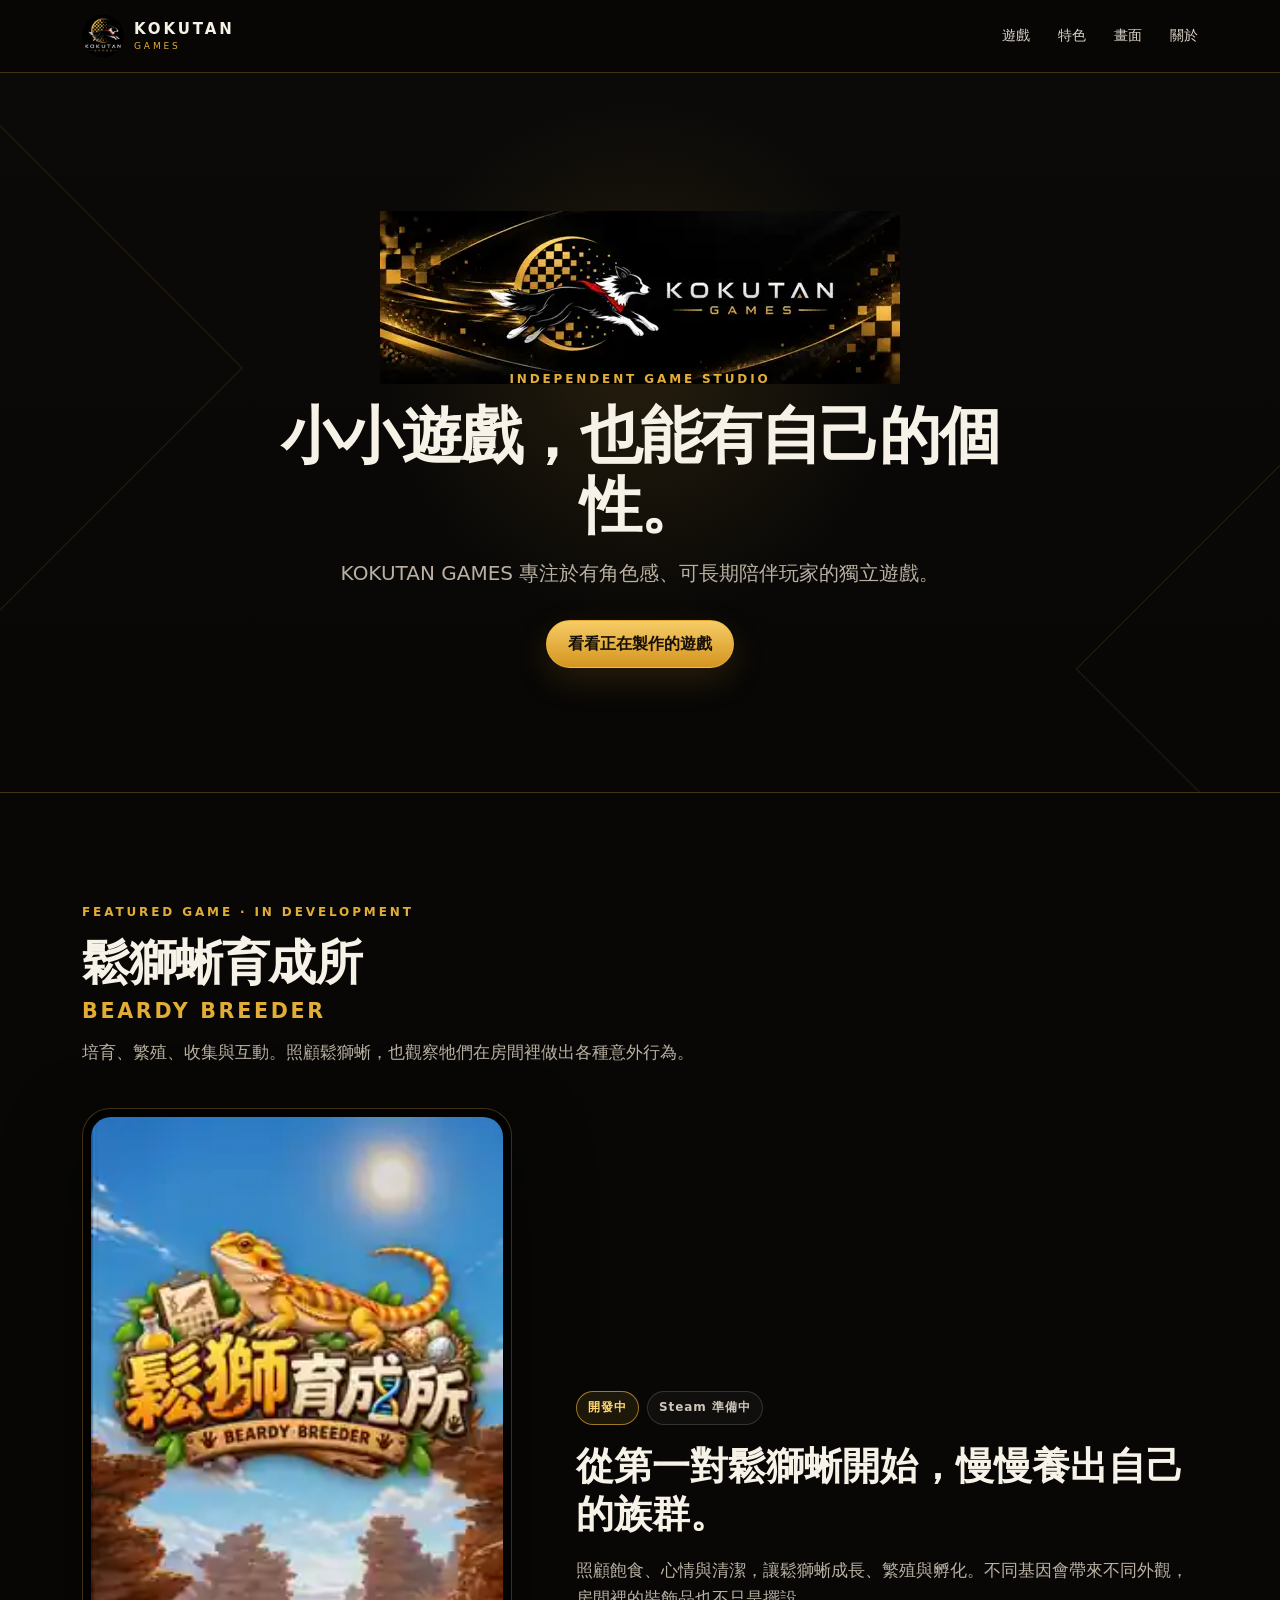
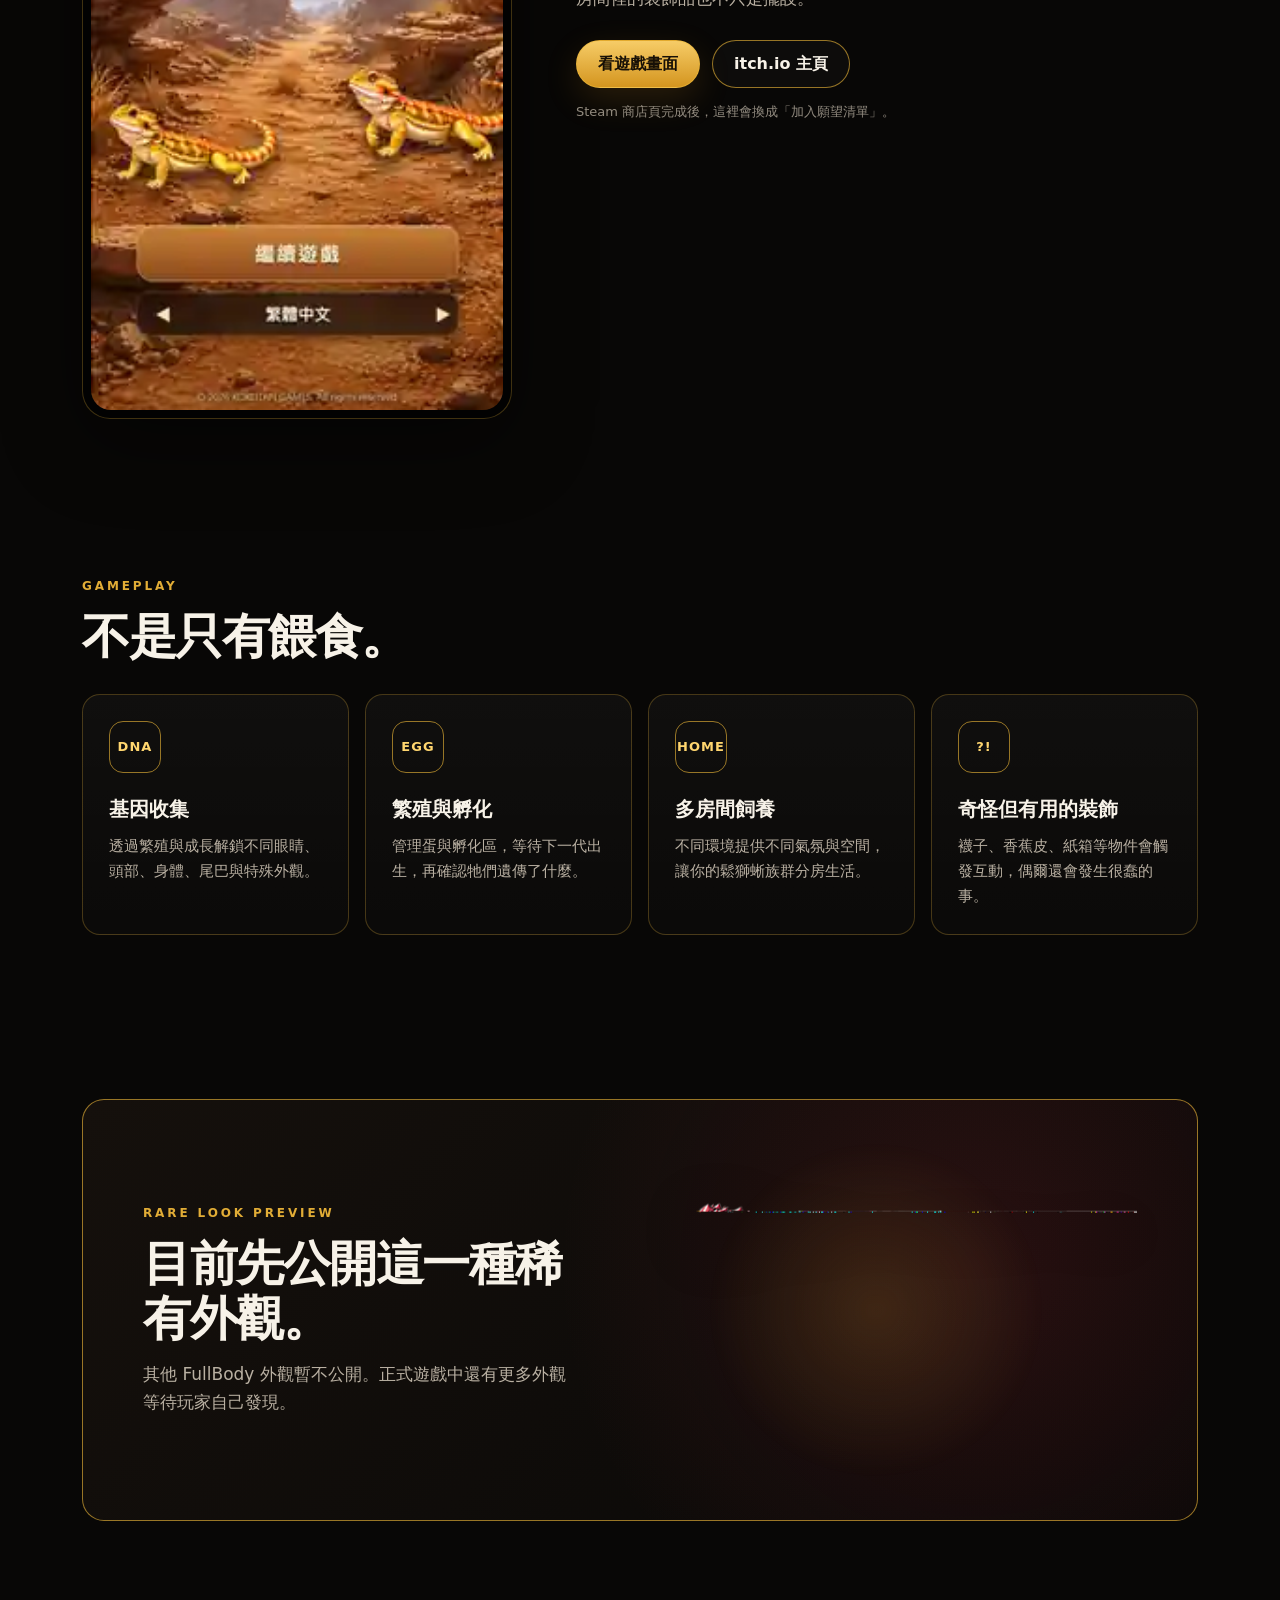
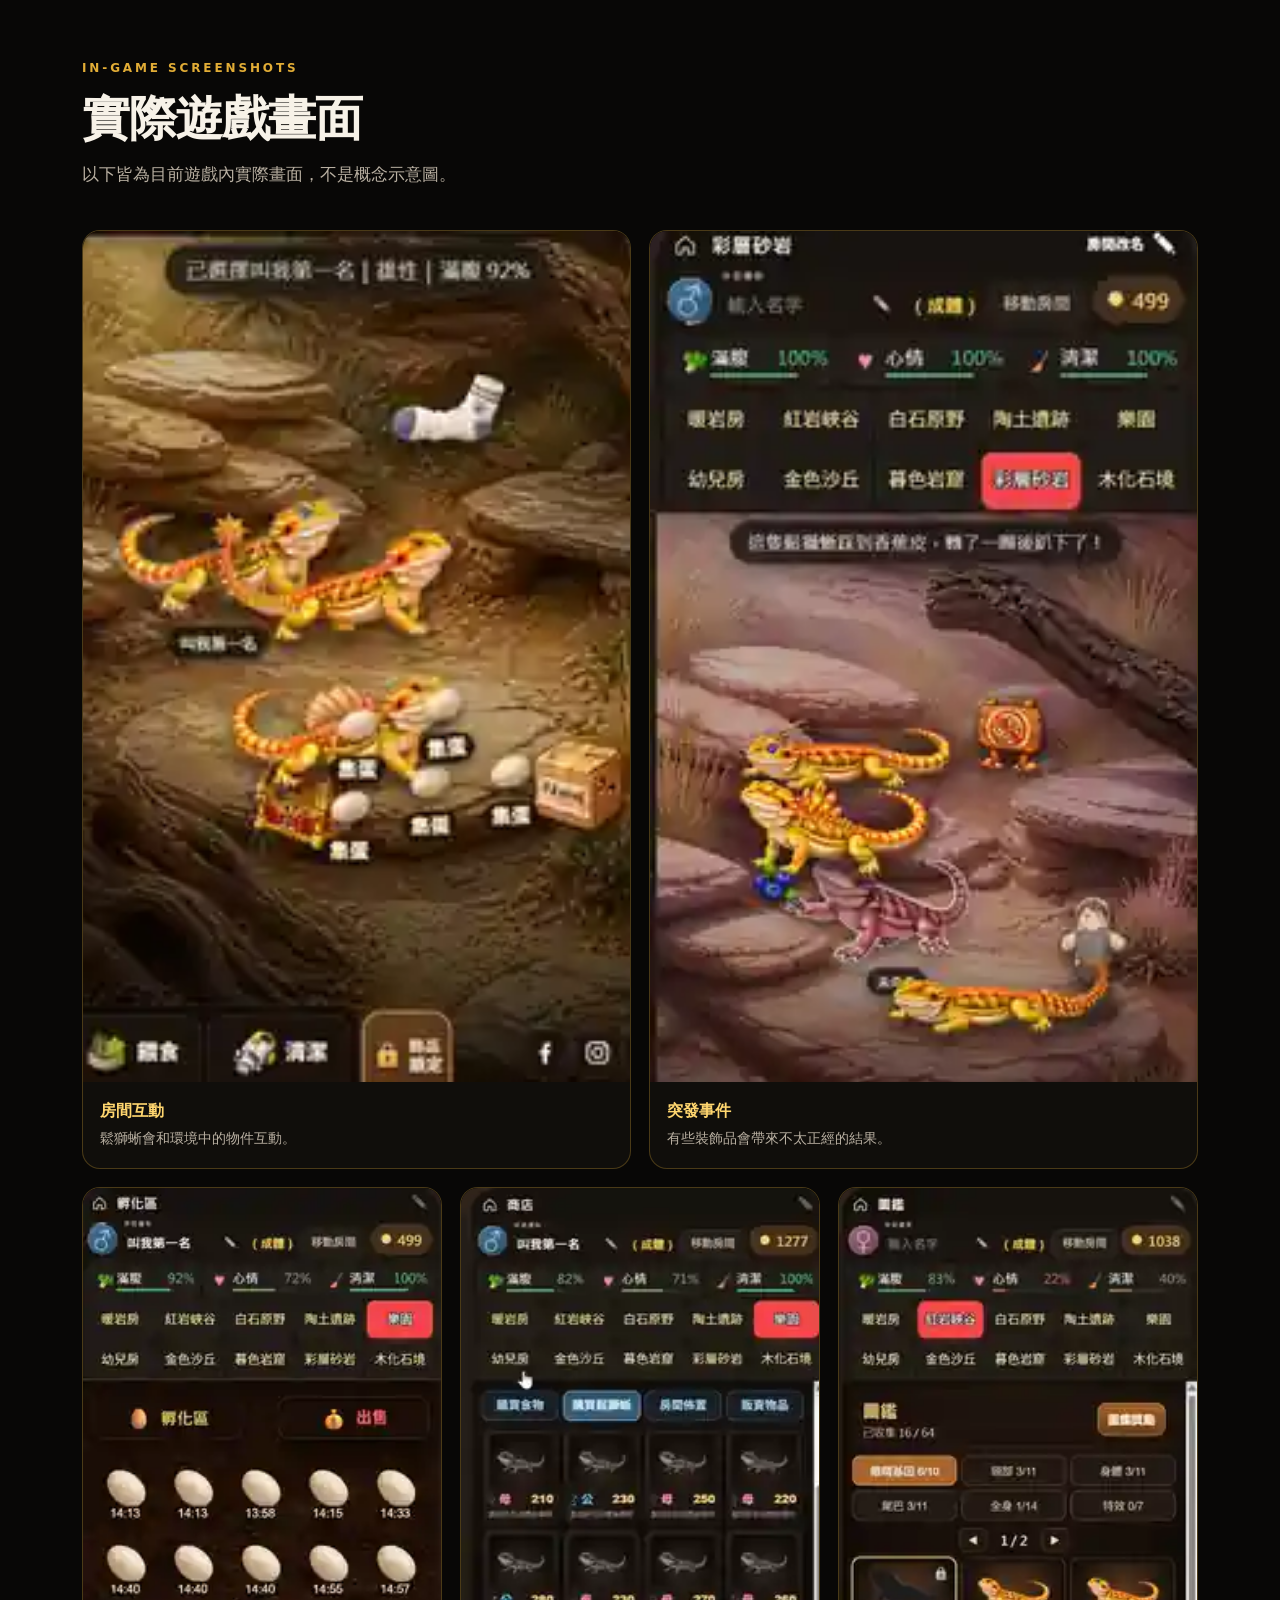
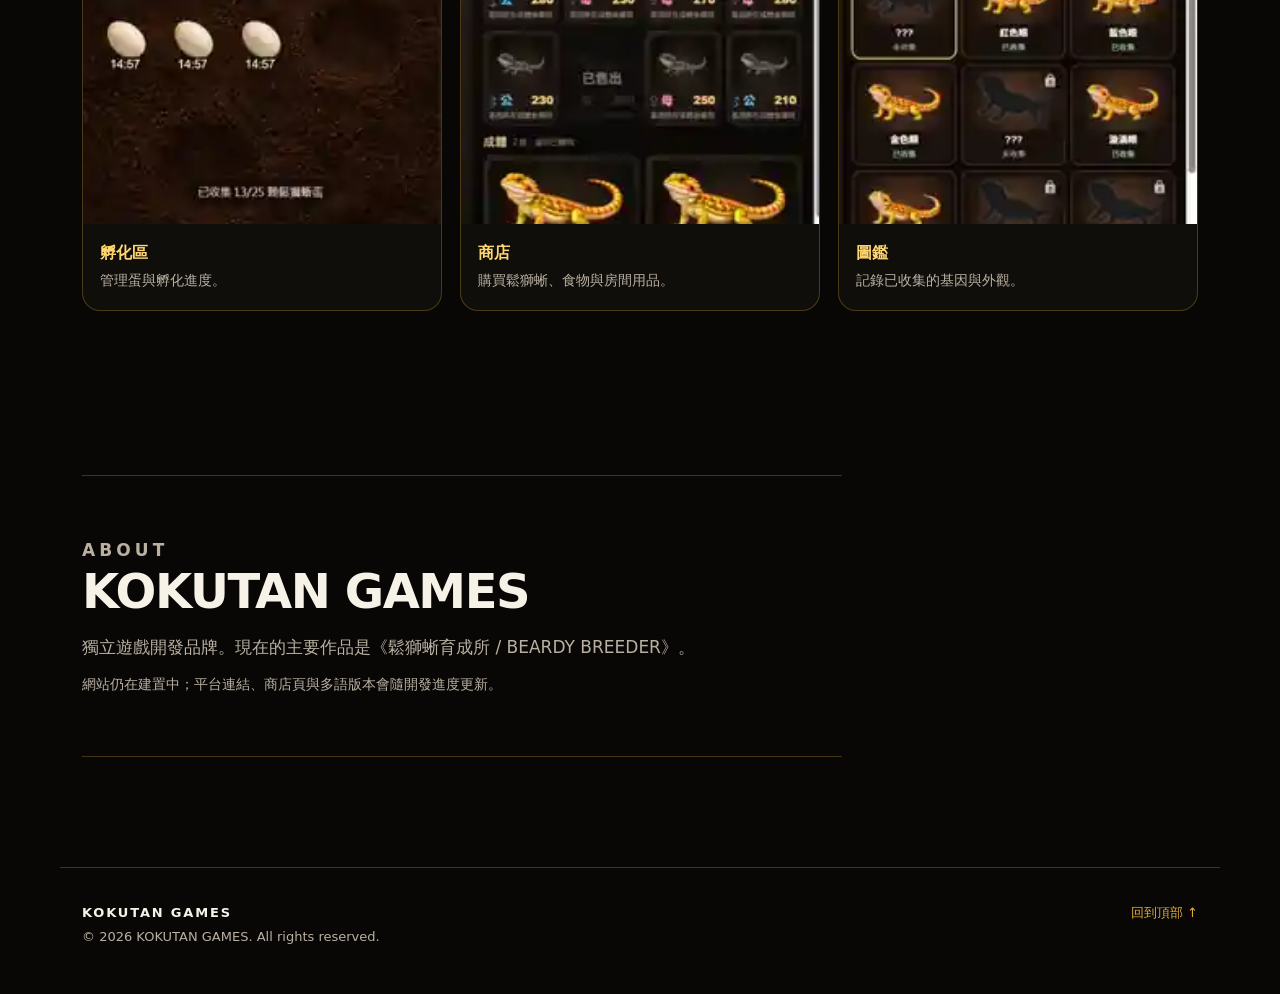
==== commit b8271424: "Fix rare preview source" ====
--- a/index.html
+++ b/index.html
@@ -104,7 +104,7 @@
           <p>其他 FullBody 外觀暫不公開。正式遊戲中還有更多外觀等待玩家自己發現。</p>
         </div>
         <div class="reveal-image-wrap">
-          <img src="assets/game/rare-fullbody-preview.webp" alt="目前公開的稀有鬆獅蜥外觀預覽" />
+          <img src="assets/game/rare-fullbody-preview.png" alt="目前公開的稀有鬆獅蜥外觀預覽" />
         </div>
       </div>
     </section>
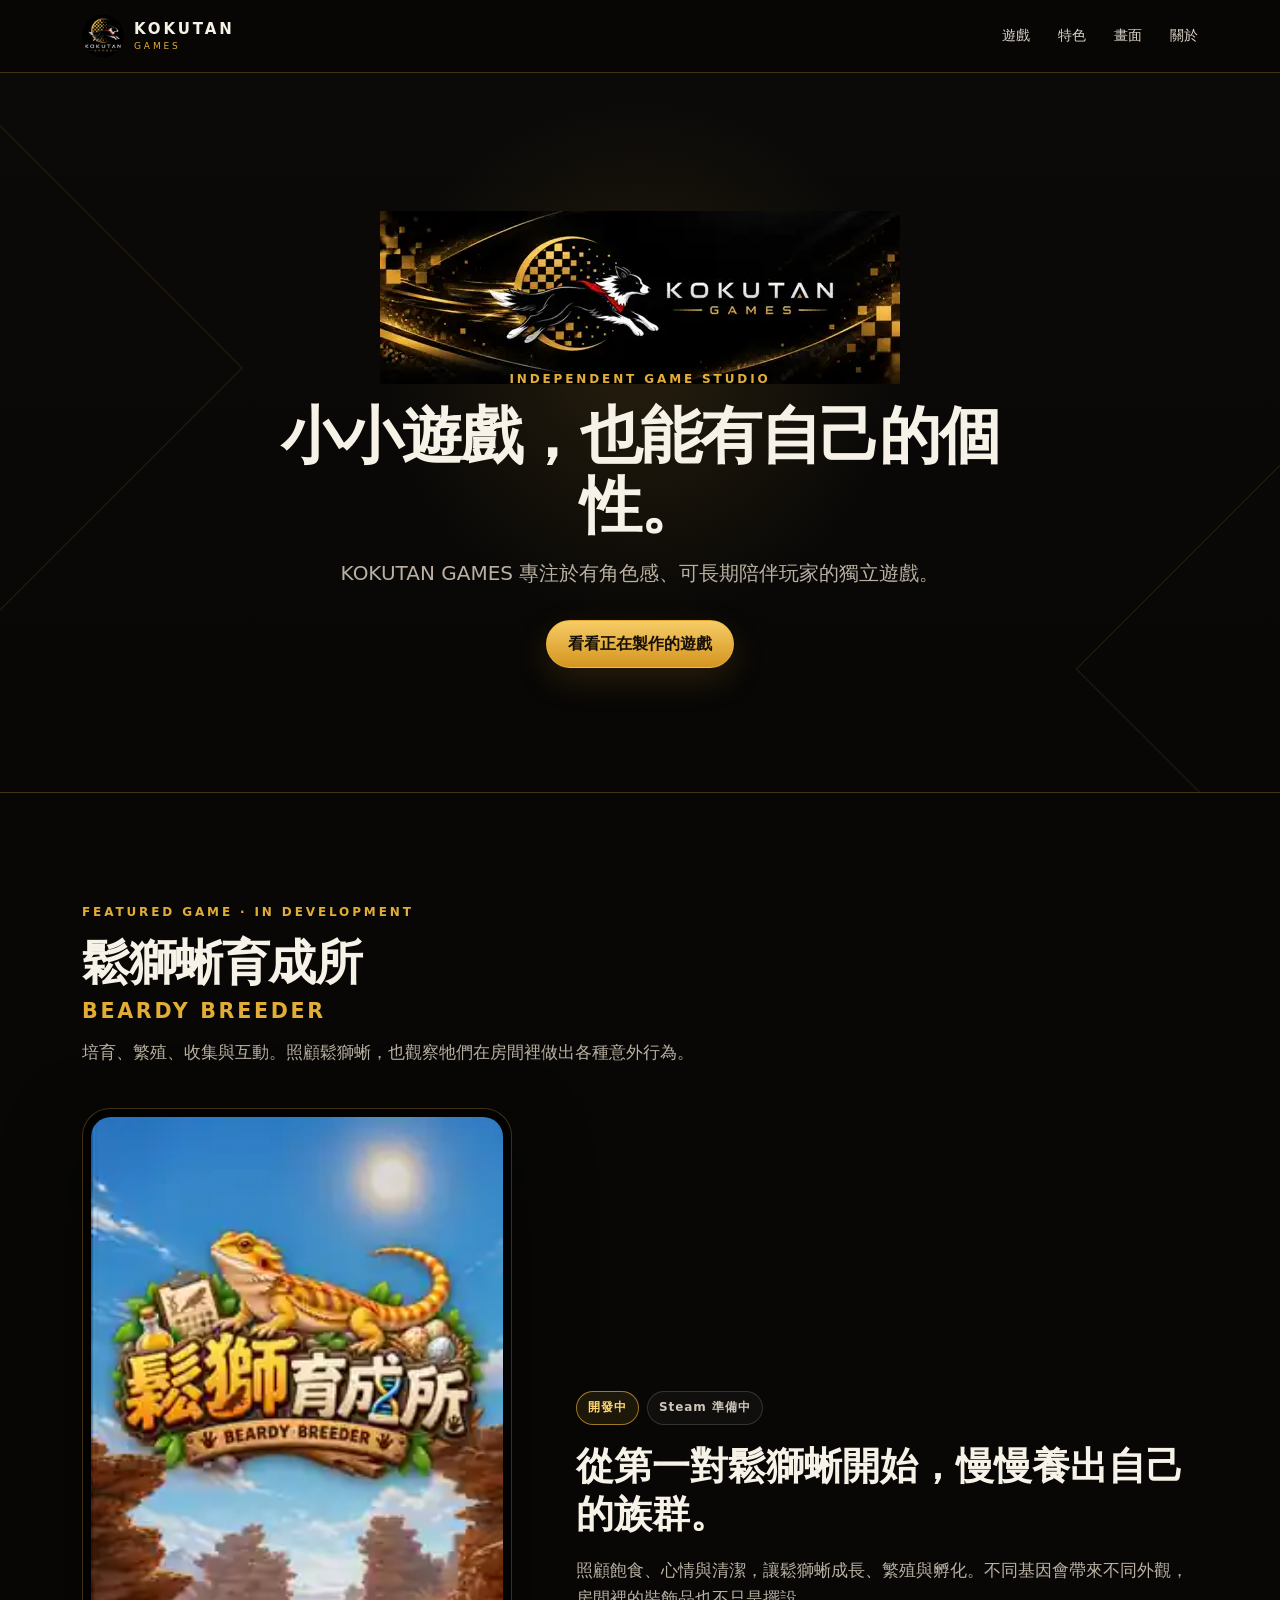
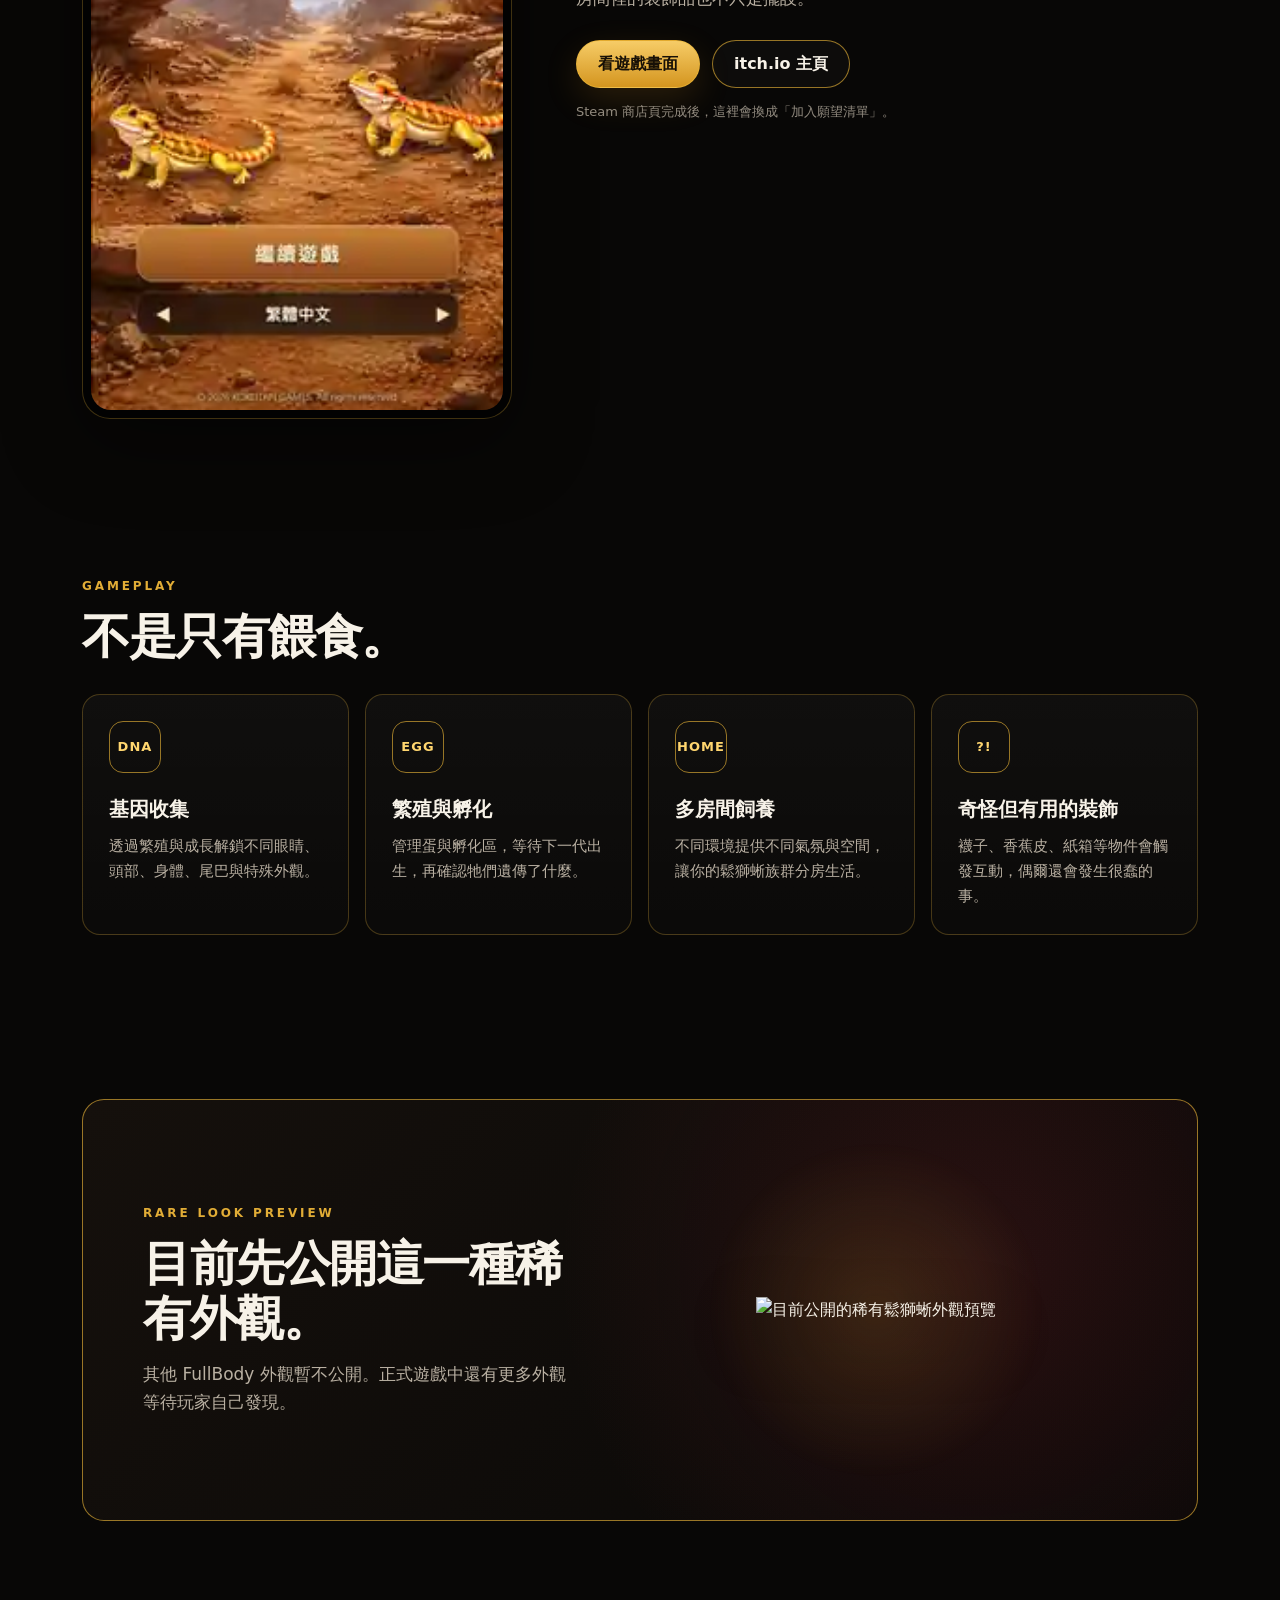
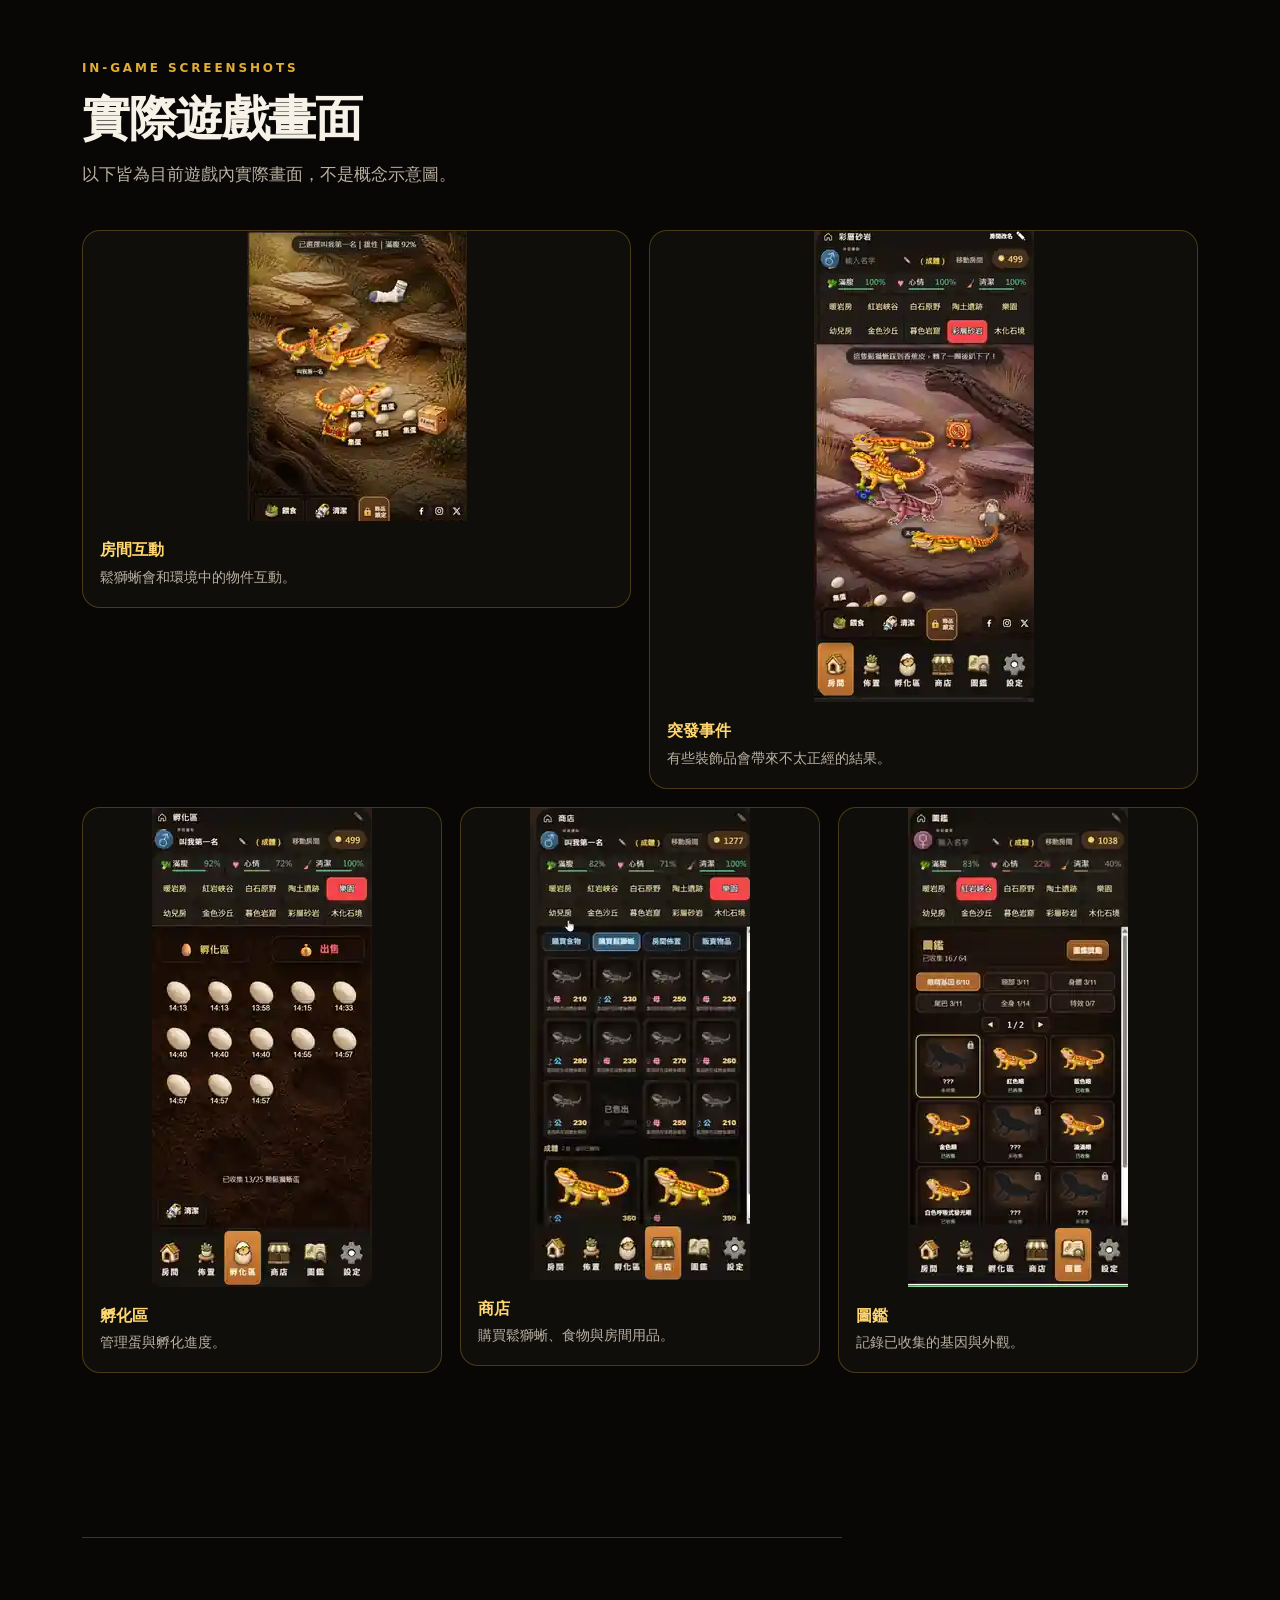
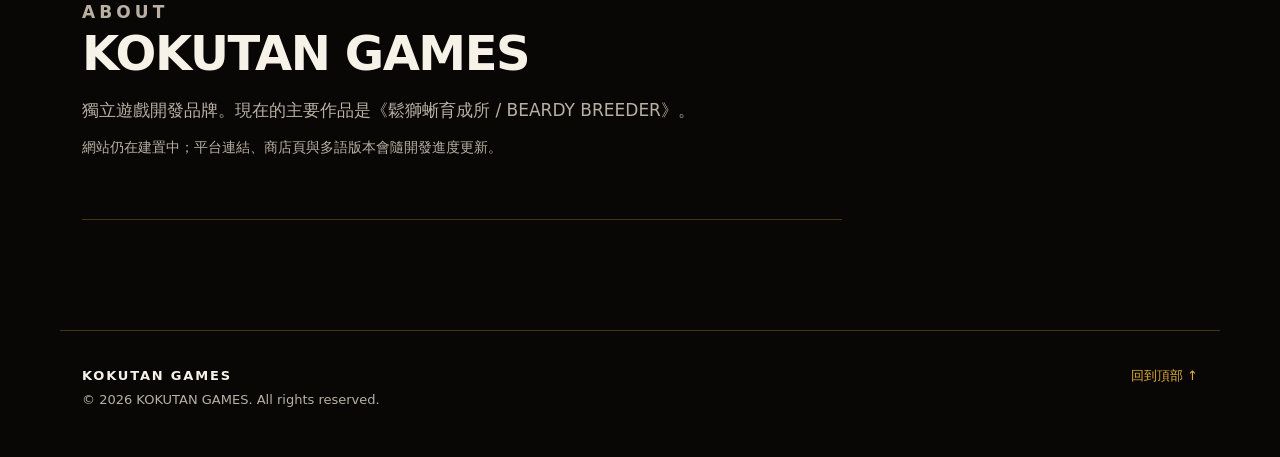
==== commit 9c59bb4f: "Add files via upload" ====
--- a/index.html
+++ b/index.html
@@ -104,7 +104,7 @@
           <p>其他 FullBody 外觀暫不公開。正式遊戲中還有更多外觀等待玩家自己發現。</p>
         </div>
         <div class="reveal-image-wrap">
-          <img src="assets/game/rare-fullbody-preview.png" alt="目前公開的稀有鬆獅蜥外觀預覽" />
+          <img src="assets/game/rare-fullbody-preview.jpg?v=20260907c" alt="目前公開的稀有鬆獅蜥外觀預覽" />
         </div>
       </div>
     </section>
--- a/kokutan-v1.css
+++ b/kokutan-v1.css
@@ -93,14 +93,22 @@
 .reveal-card { display: grid; grid-template-columns: .9fr 1.1fr; align-items: center; gap: 44px; border: 1px solid var(--line-strong); border-radius: var(--radius); padding: clamp(28px, 5vw, 60px); background: radial-gradient(circle at 80% 40%, rgba(213, 52, 69, .14), transparent 26rem), linear-gradient(135deg, #15100c, #090807); overflow: hidden; }
 .reveal-image-wrap { min-height: 300px; display: grid; place-items: center; position: relative; }
 .reveal-image-wrap::before { content: ""; position: absolute; width: 70%; aspect-ratio: 1; border-radius: 50%; background: radial-gradient(circle, rgba(226,173,54,.15), transparent 65%); filter: blur(2px); }
-.reveal-image-wrap img { width: min(560px, 100%); position: relative; z-index: 1; filter: drop-shadow(0 22px 30px rgba(0,0,0,.58)); }
+.reveal-image-wrap img { width: auto; max-width: 100%; height: auto; position: relative; z-index: 1; filter: drop-shadow(0 22px 30px rgba(0,0,0,.58)); }
 
 .gallery-section { padding-top: 84px; }
 .gallery-grid { display: grid; grid-template-columns: repeat(12, 1fr); gap: 18px; align-items: start; }
 .gallery-card { grid-column: span 4; margin: 0; border: 1px solid var(--line); border-radius: 18px; overflow: hidden; background: var(--surface); }
 .gallery-card.featured { grid-column: span 6; }
-.gallery-card img { width: 100%; aspect-ratio: 9 / 16; object-fit: cover; object-position: top; background: #090705; }
-.gallery-card.featured img { aspect-ratio: 9 / 14; }
+.gallery-card img,
+.gallery-card.featured img {
+  width: auto;
+  max-width: 100%;
+  height: auto;
+  aspect-ratio: auto;
+  object-fit: contain;
+  margin: 0 auto;
+  background: #090705;
+}
 .gallery-card figcaption { display: grid; gap: 2px; padding: 16px 17px 18px; }
 .gallery-card figcaption strong { color: var(--gold-bright); }
 .gallery-card figcaption span { color: var(--muted); font-size: 14px; }
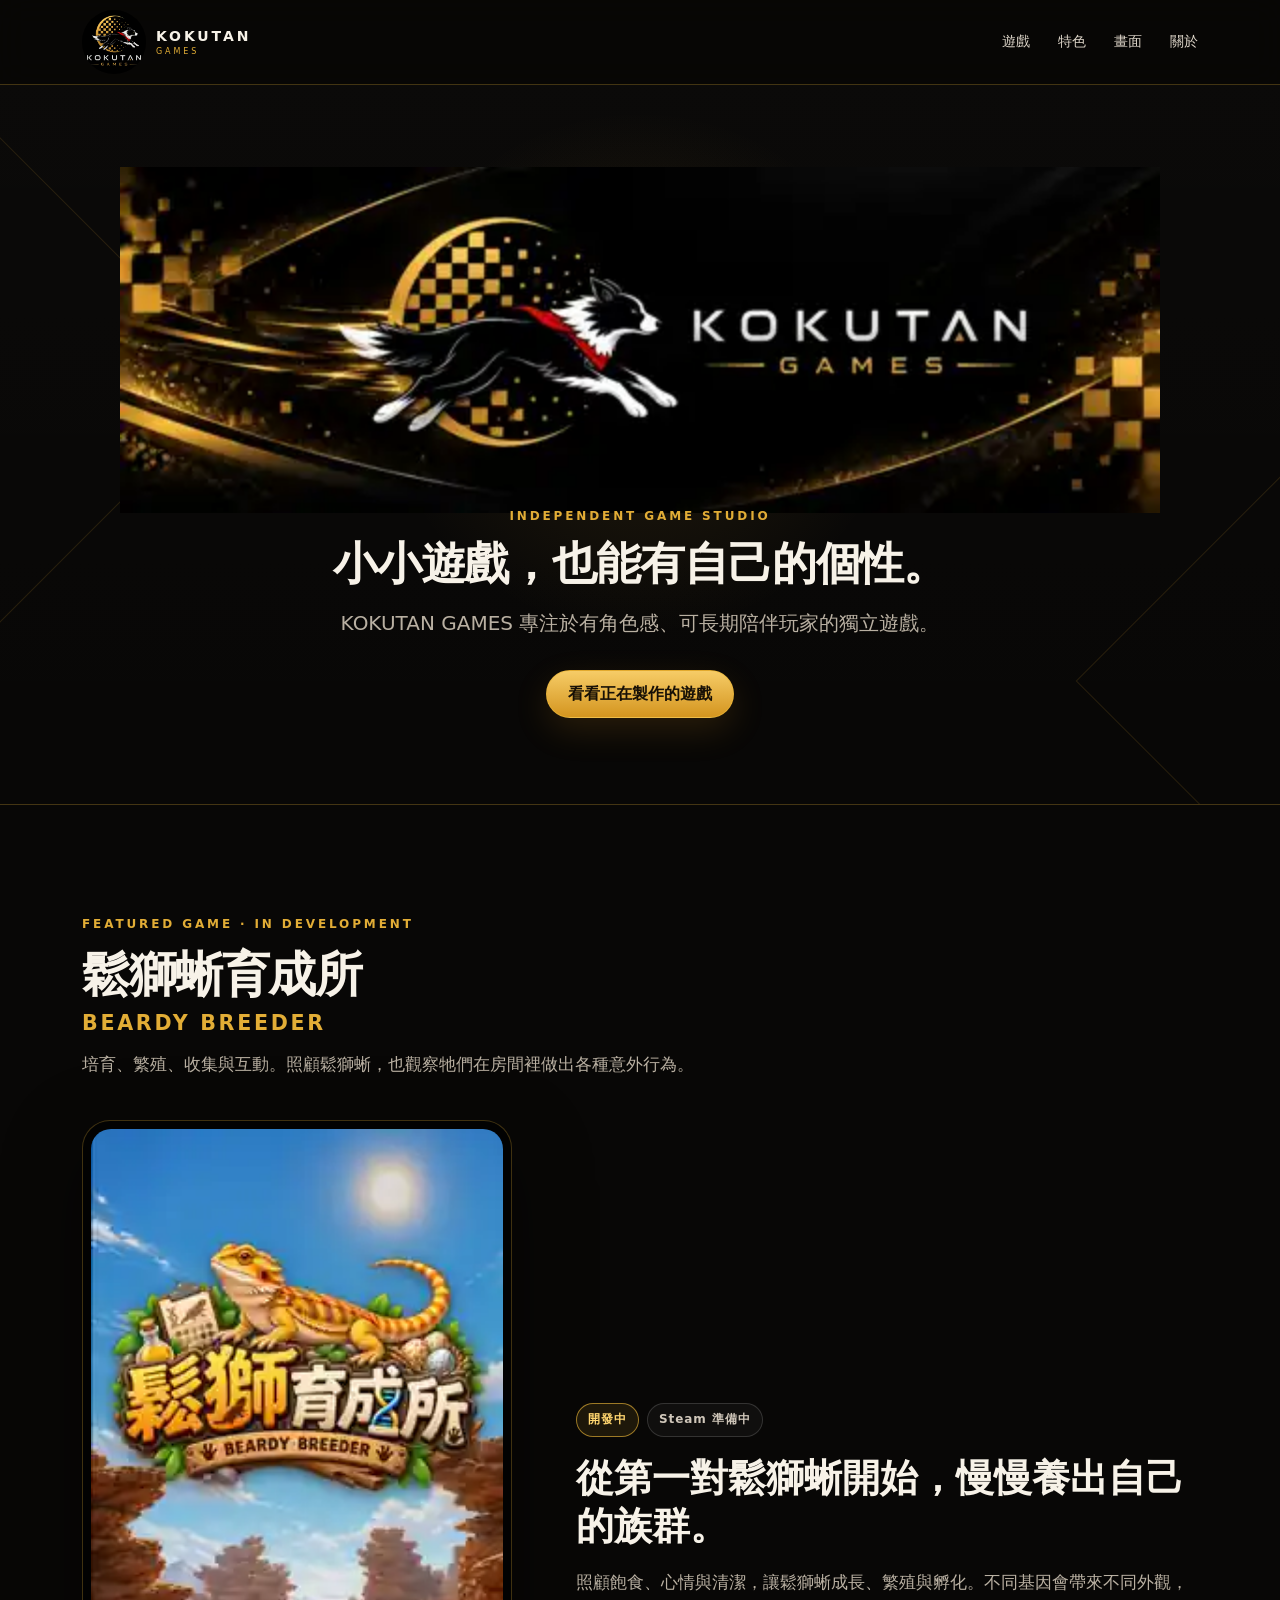
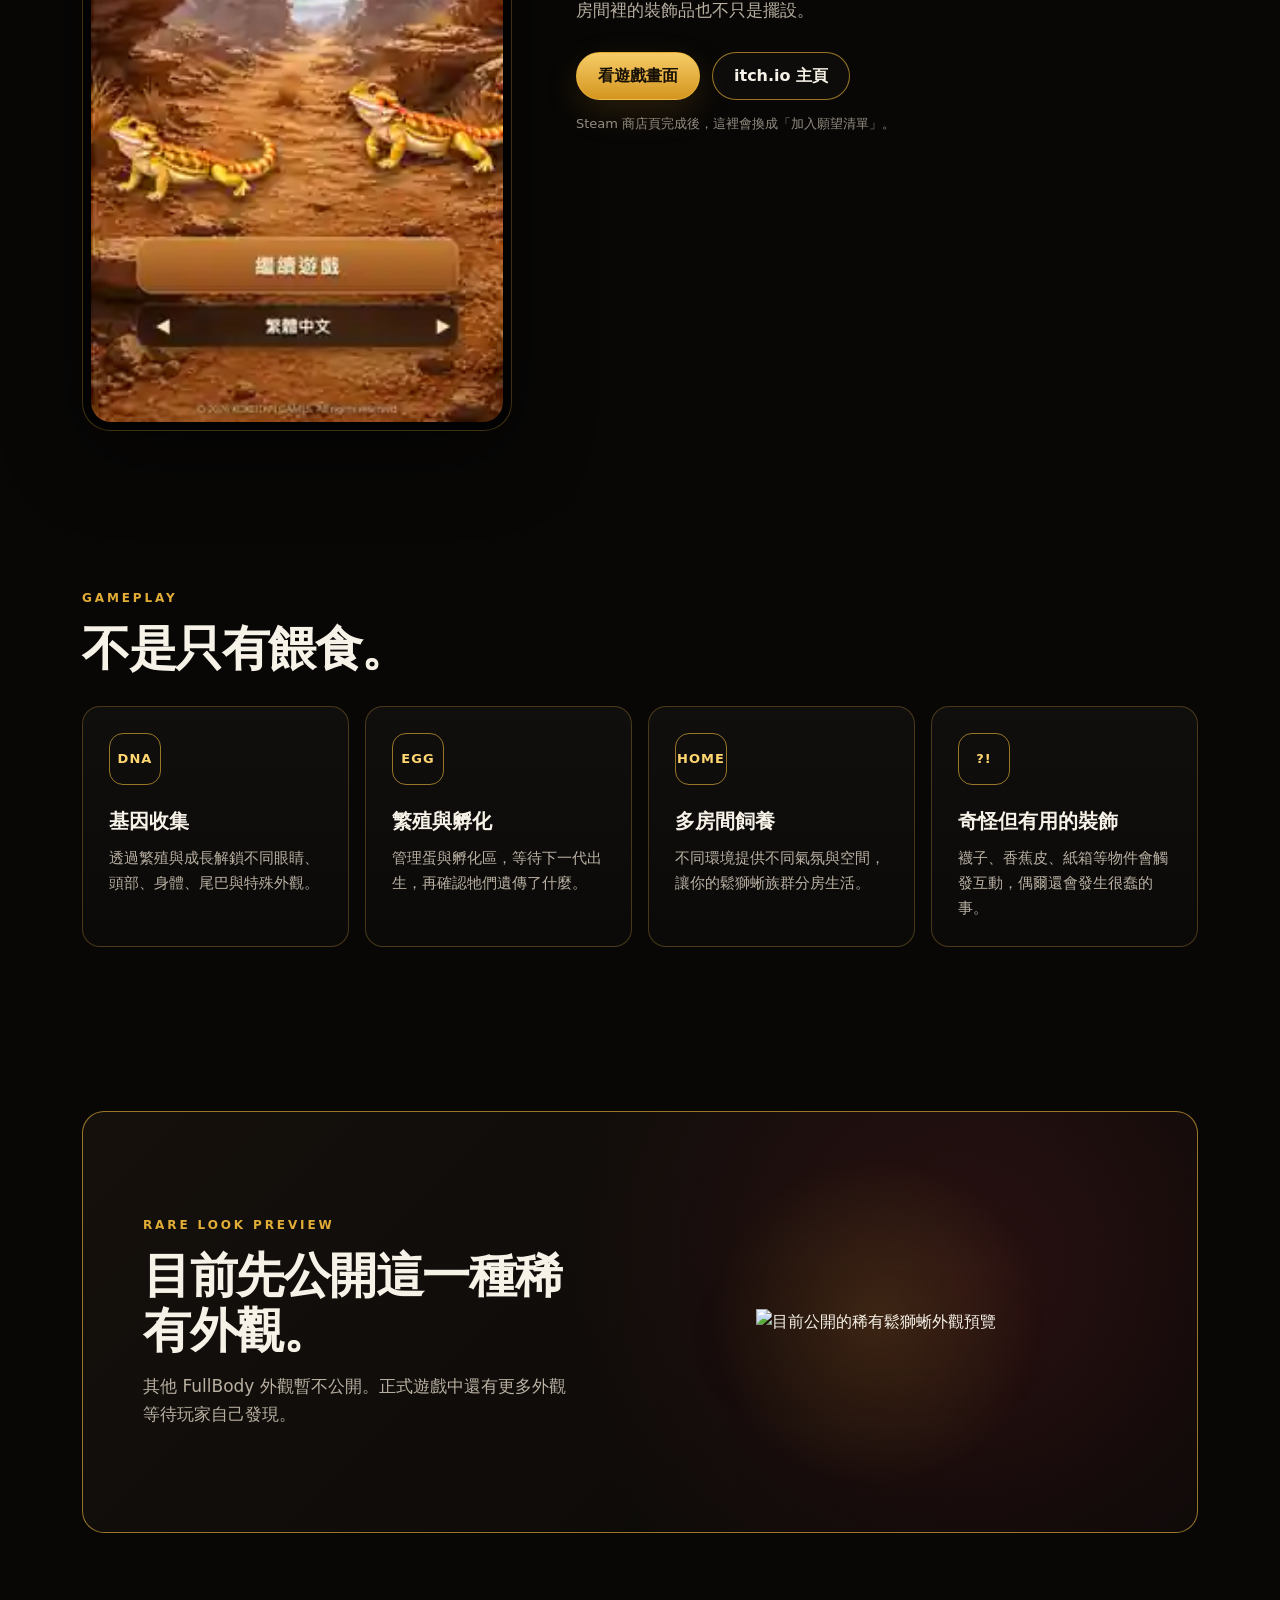
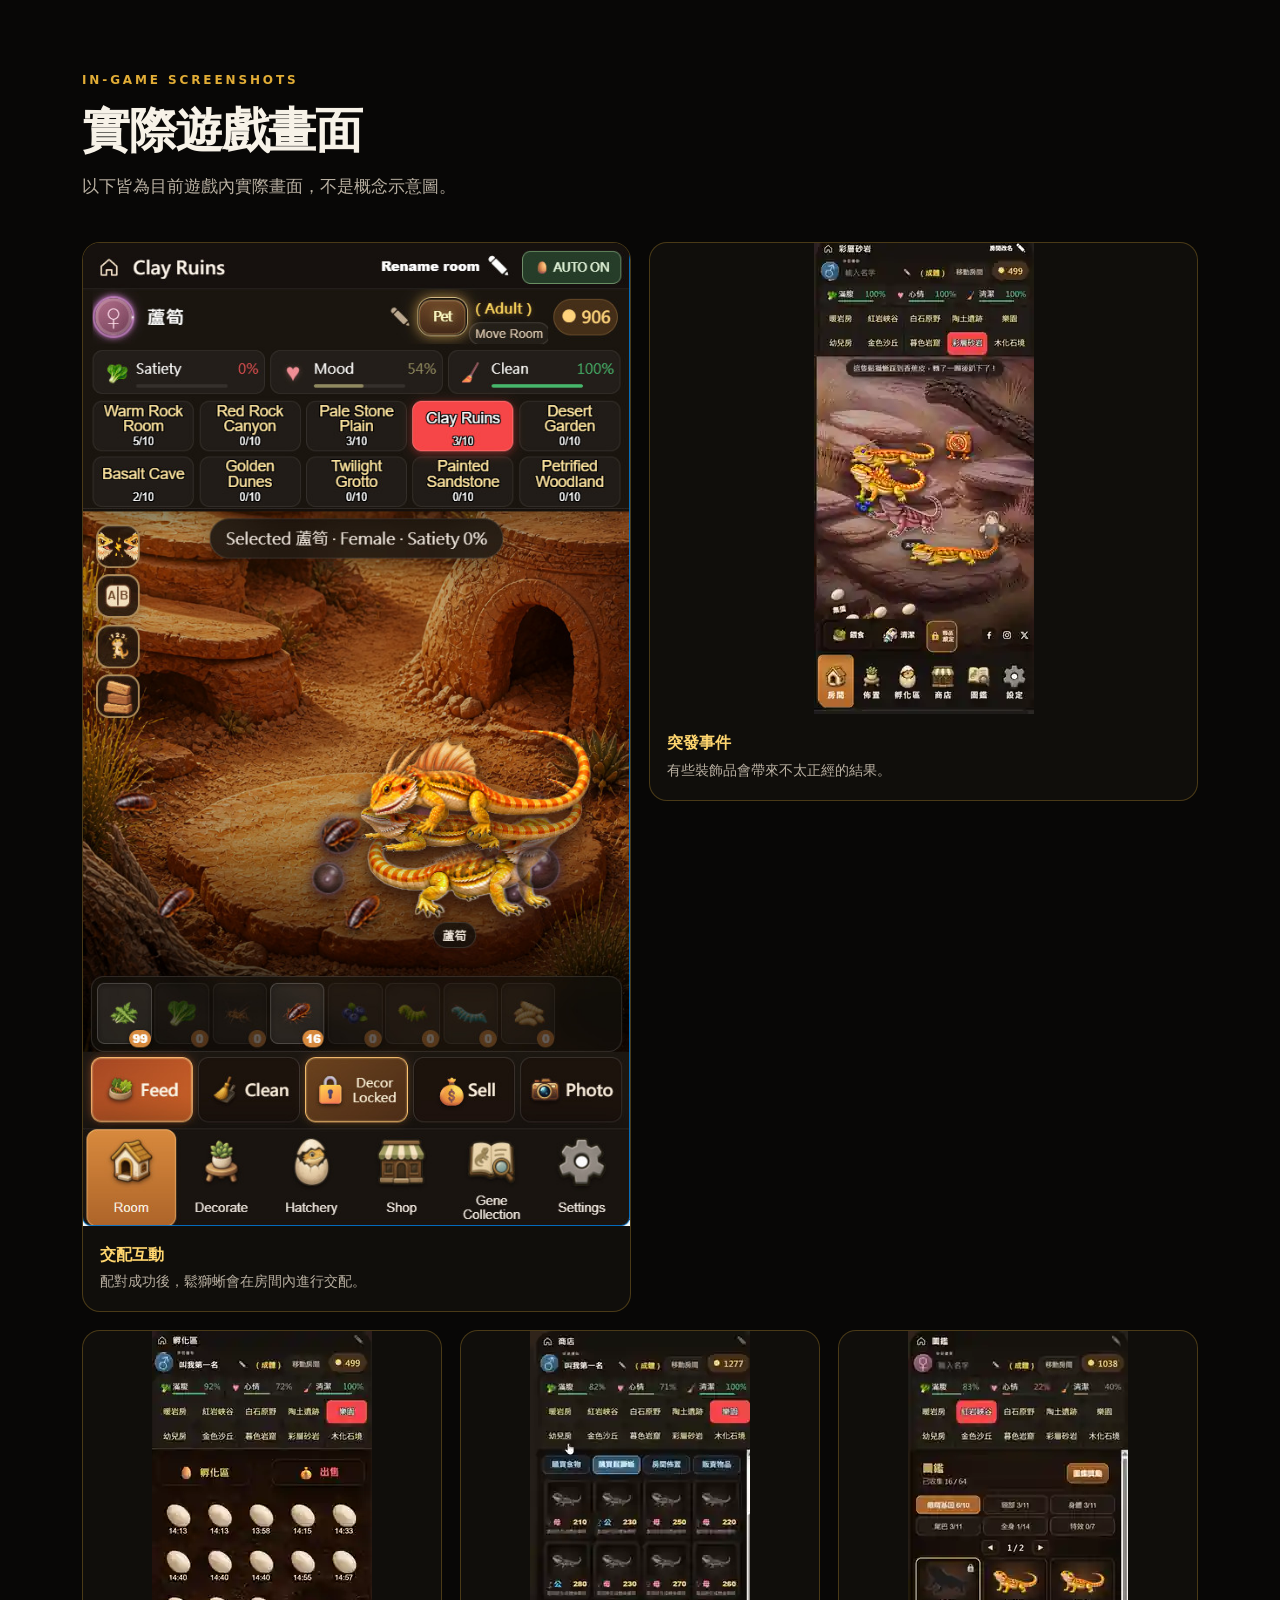
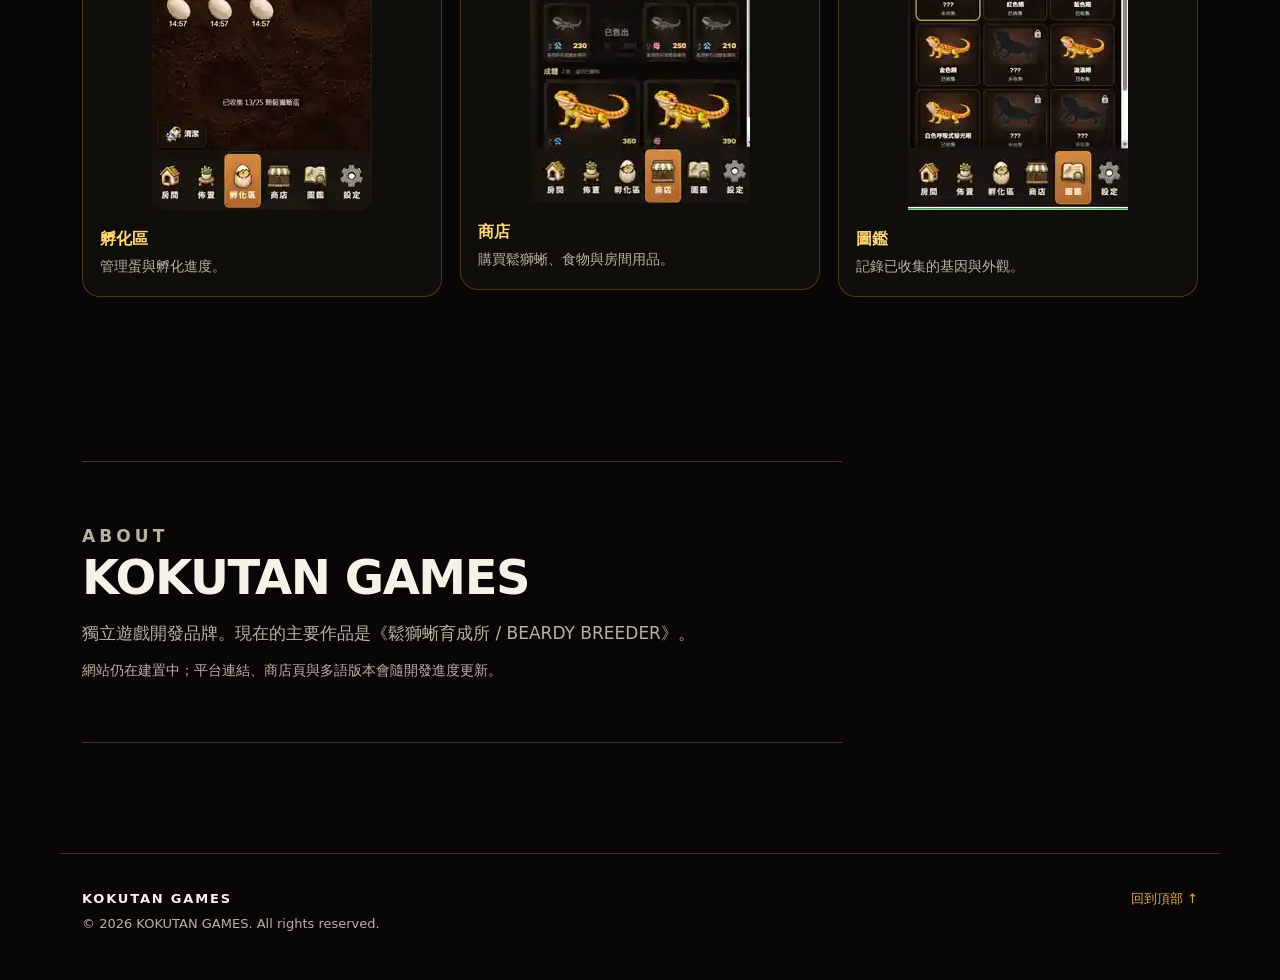
==== commit 6956940f: "Replace small room screenshot with mating gameplay screenshot" ====
--- a/index.html
+++ b/index.html
@@ -104,7 +104,7 @@
           <p>其他 FullBody 外觀暫不公開。正式遊戲中還有更多外觀等待玩家自己發現。</p>
         </div>
         <div class="reveal-image-wrap">
-          <img src="assets/game/rare-fullbody-preview.jpg?v=20260907c" alt="目前公開的稀有鬆獅蜥外觀預覽" />
+          <img src="https://raw.githubusercontent.com/kokutankinu/kokutankinu.github.io/main/assets/game/rare-fullbody-preview.jpg?v=20260907d" alt="目前公開的稀有鬆獅蜥外觀預覽" />
         </div>
       </div>
     </section>
@@ -118,8 +118,8 @@
 
       <div class="gallery-grid">
         <figure class="gallery-card featured">
-          <img src="assets/screenshots/sock-eggs-room.webp" alt="房間內鬆獅蜥、襪子與集蛋互動畫面" />
-          <figcaption><strong>房間互動</strong><span>鬆獅蜥會和環境中的物件互動。</span></figcaption>
+          <img src="assets/screenshots/mating-room.jpg?v=20260924a" alt="鬆獅蜥在房間內進行交配的實際遊戲畫面" />
+          <figcaption><strong>交配互動</strong><span>配對成功後，鬆獅蜥會在房間內進行交配。</span></figcaption>
         </figure>
         <figure class="gallery-card featured">
           <img src="assets/screenshots/banana-room.webp" alt="鬆獅蜥踩到香蕉皮的房間畫面" />
--- a/kokutan-v1.css
+++ b/kokutan-v1.css
@@ -37,12 +37,12 @@
   background: rgba(8, 7, 6, .82);
   border-bottom: 1px solid var(--line);
 }
-.header-inner { max-width: var(--max); margin: 0 auto; min-height: 72px; padding: 0 22px; display: flex; align-items: center; gap: 28px; }
+.header-inner { max-width: var(--max); margin: 0 auto; min-height: 84px; padding: 0 22px; display: flex; align-items: center; gap: 28px; }
 .brand { display: inline-flex; align-items: center; gap: 10px; text-decoration: none; margin-right: auto; }
-.brand img { width: 42px; height: 42px; border-radius: 50%; }
+.brand img { width: 64px; height: 64px; border-radius: 50%; flex: 0 0 auto; }
 .brand span { display: grid; line-height: 1; letter-spacing: .18em; }
-.brand strong { font-size: 15px; }
-.brand small { color: var(--gold); font-size: 9px; margin-top: 5px; }
+.brand strong { font-size: 14px; }
+.brand small { color: var(--gold); font-size: 8px; margin-top: 5px; }
 .site-nav { display: flex; align-items: center; gap: 28px; }
 .site-nav a { text-decoration: none; color: #ded6ca; font-size: 14px; }
 .site-nav a:hover, .site-nav a:focus-visible { color: var(--gold-bright); }
@@ -53,10 +53,10 @@
 .hero::before { left: -15vw; top: 16%; }
 .hero::after { right: -18vw; bottom: -8%; }
 .hero-glow { position: absolute; inset: 0; background: radial-gradient(circle at 50% 40%, rgba(236, 180, 56, .12), transparent 34%), linear-gradient(180deg, rgba(255,255,255,.01), transparent); pointer-events: none; }
-.hero-content { width: min(860px, 92vw); text-align: center; padding: 94px 20px 80px; position: relative; z-index: 1; }
-.hero-logo { width: min(520px, 72vw); margin: 0 auto -14px; mix-blend-mode: screen; }
+.hero-content { width: min(1180px, 96vw); text-align: center; padding: 76px 20px 80px; position: relative; z-index: 1; }
+.hero-logo { width: min(1040px, 94vw); margin: 0 auto -6px; mix-blend-mode: screen; }
 .eyebrow { margin: 0 0 12px; color: var(--gold); letter-spacing: .24em; font-size: 12px; font-weight: 800; }
-.hero h1 { font-size: clamp(34px, 5vw, 62px); line-height: 1.13; margin: 0 auto 16px; letter-spacing: -.035em; }
+.hero h1 { font-size: clamp(30px, 3.5vw, 46px); line-height: 1.18; margin: 10px auto 16px; letter-spacing: -.025em; max-width: 860px; }
 .hero-copy { color: var(--muted); max-width: 650px; margin: 0 auto 30px; font-size: clamp(16px, 2vw, 20px); }
 
 .button { display: inline-flex; align-items: center; justify-content: center; min-height: 48px; padding: 0 21px; border-radius: 999px; text-decoration: none; font-weight: 800; border: 1px solid var(--line-strong); transition: transform .18s ease, border-color .18s ease, background .18s ease; }
@@ -131,14 +131,14 @@
 }
 
 @media (max-width: 680px) {
-  .header-inner { min-height: 64px; padding: 0 16px; }
-  .menu-button { display: inline-flex; background: transparent; color: var(--text); border: 1px solid var(--line); border-radius: 10px; padding: 8px 11px; }
+  .header-inner { min-height: 72px; padding: 0 16px; }
+  .brand img { width: 54px; height: 54px; }\n  .brand strong { font-size: 13px; }\n  .brand small { font-size: 7px; }\n  .menu-button { display: inline-flex; background: transparent; color: var(--text); border: 1px solid var(--line); border-radius: 10px; padding: 8px 11px; }
   .site-nav { position: absolute; top: 64px; left: 0; right: 0; display: none; flex-direction: column; gap: 0; background: rgba(8,7,6,.98); border-bottom: 1px solid var(--line); padding: 8px 16px 14px; }
   .site-nav.open { display: flex; }
   .site-nav a { width: 100%; padding: 13px 6px; border-bottom: 1px solid rgba(255,255,255,.05); }
   .hero { min-height: 650px; }
   .hero-content { padding-top: 70px; }
-  .hero-logo { width: min(430px, 88vw); }
+  .hero-logo { width: min(92vw, 760px); }
   .section { padding: 80px 16px; }
   .feature-grid { grid-template-columns: 1fr; }
   .feature-card { min-height: unset; }
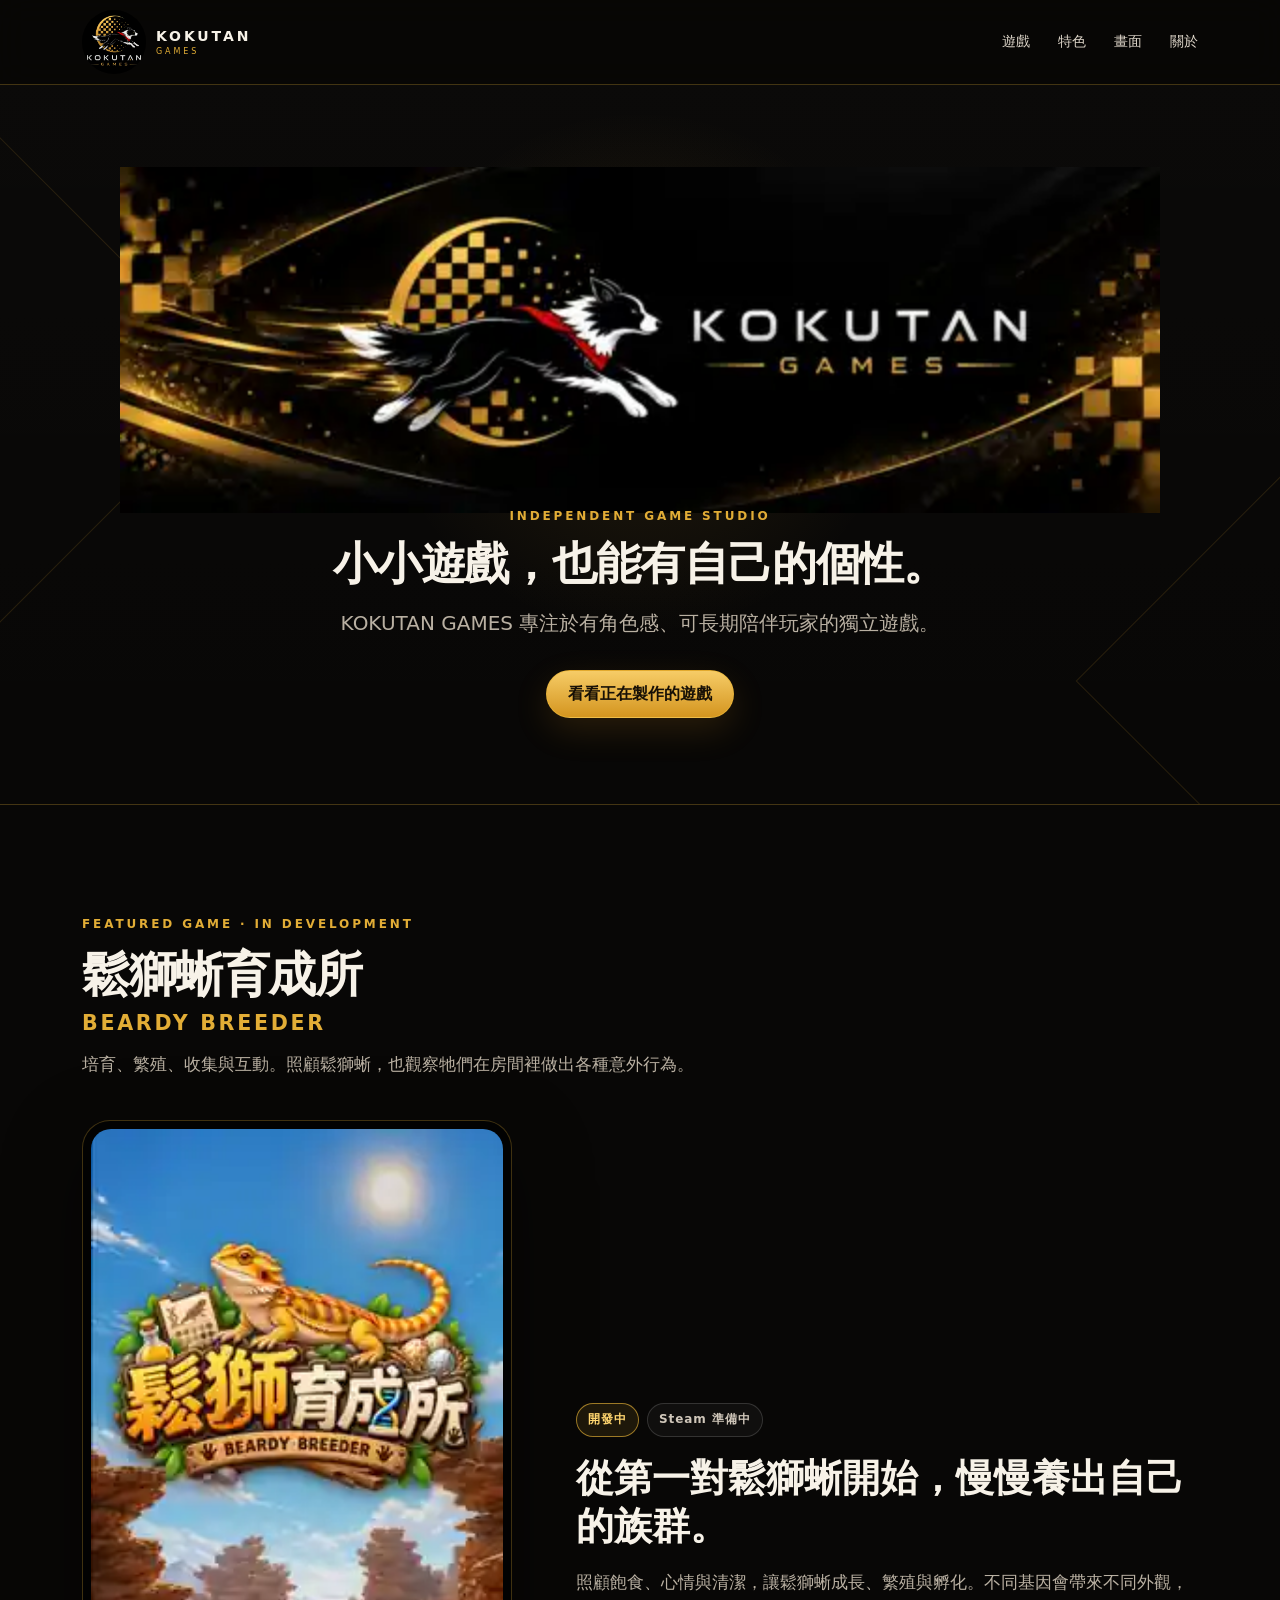
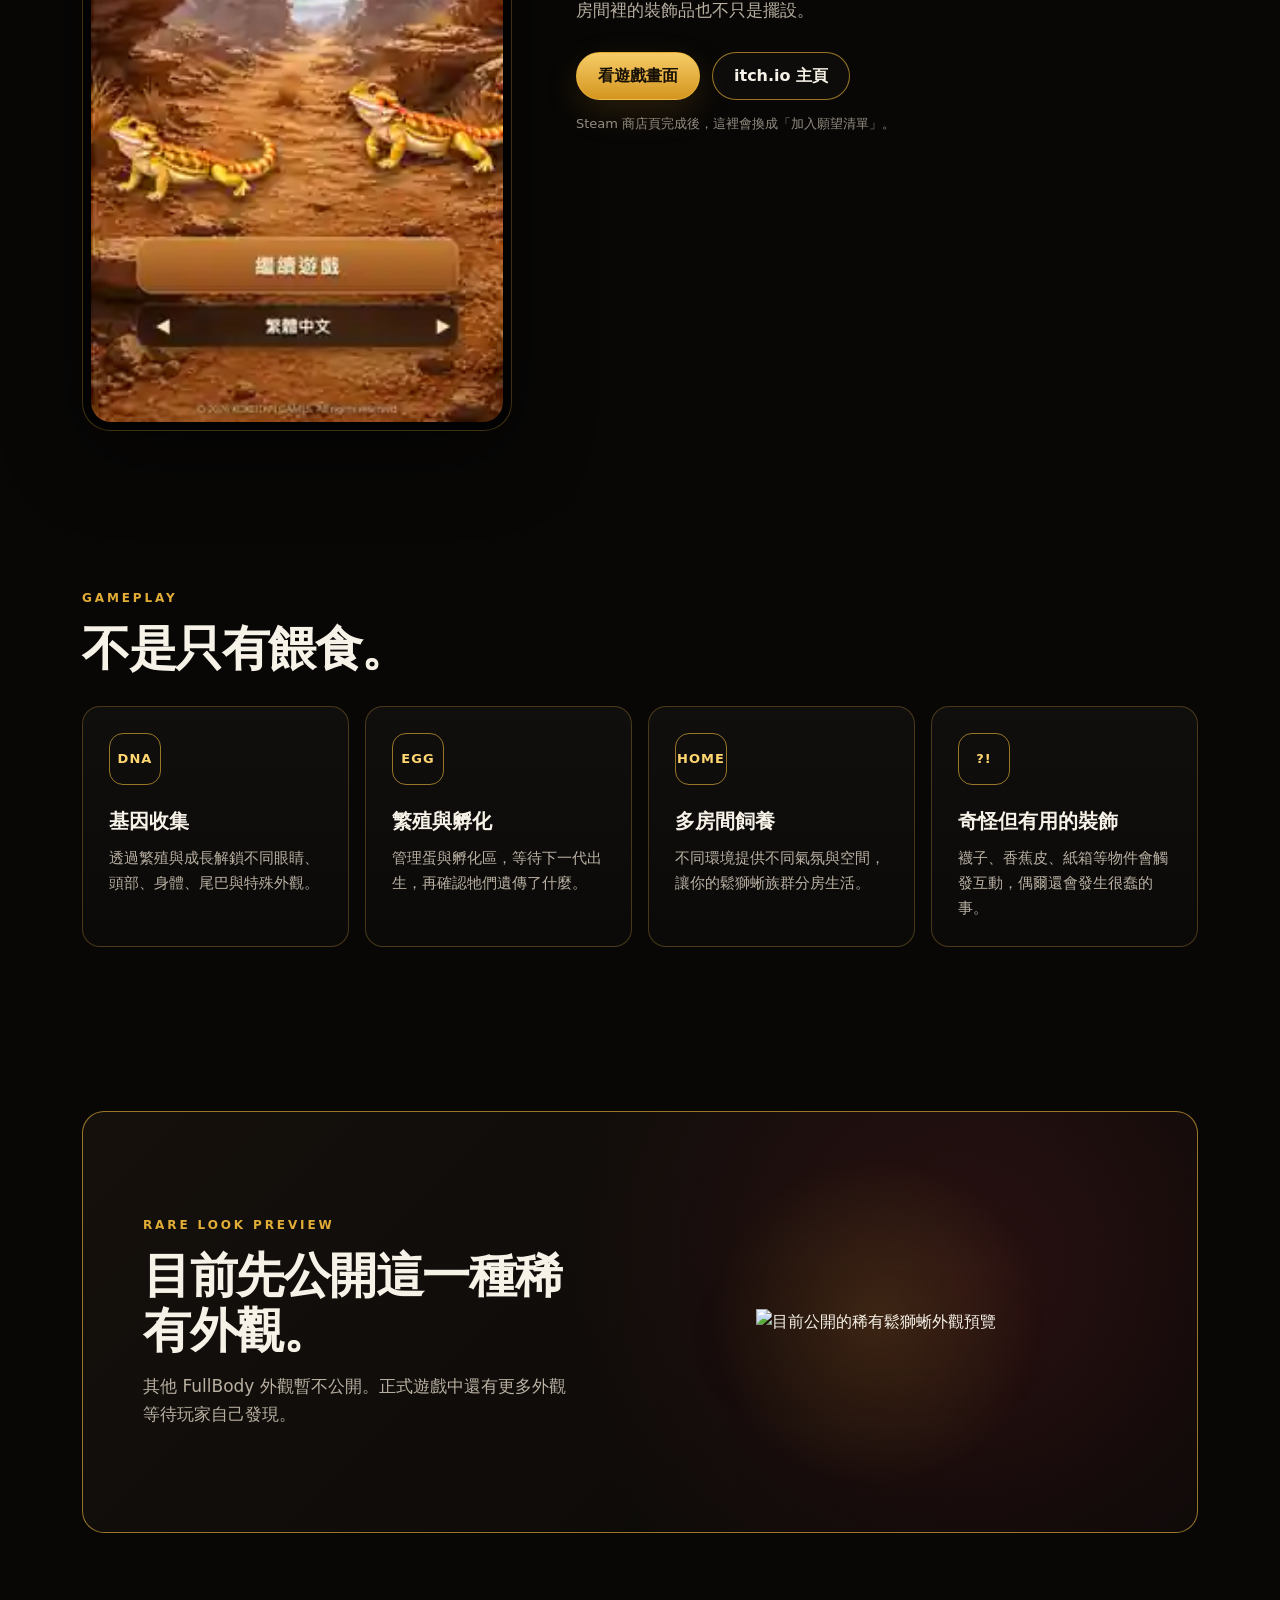
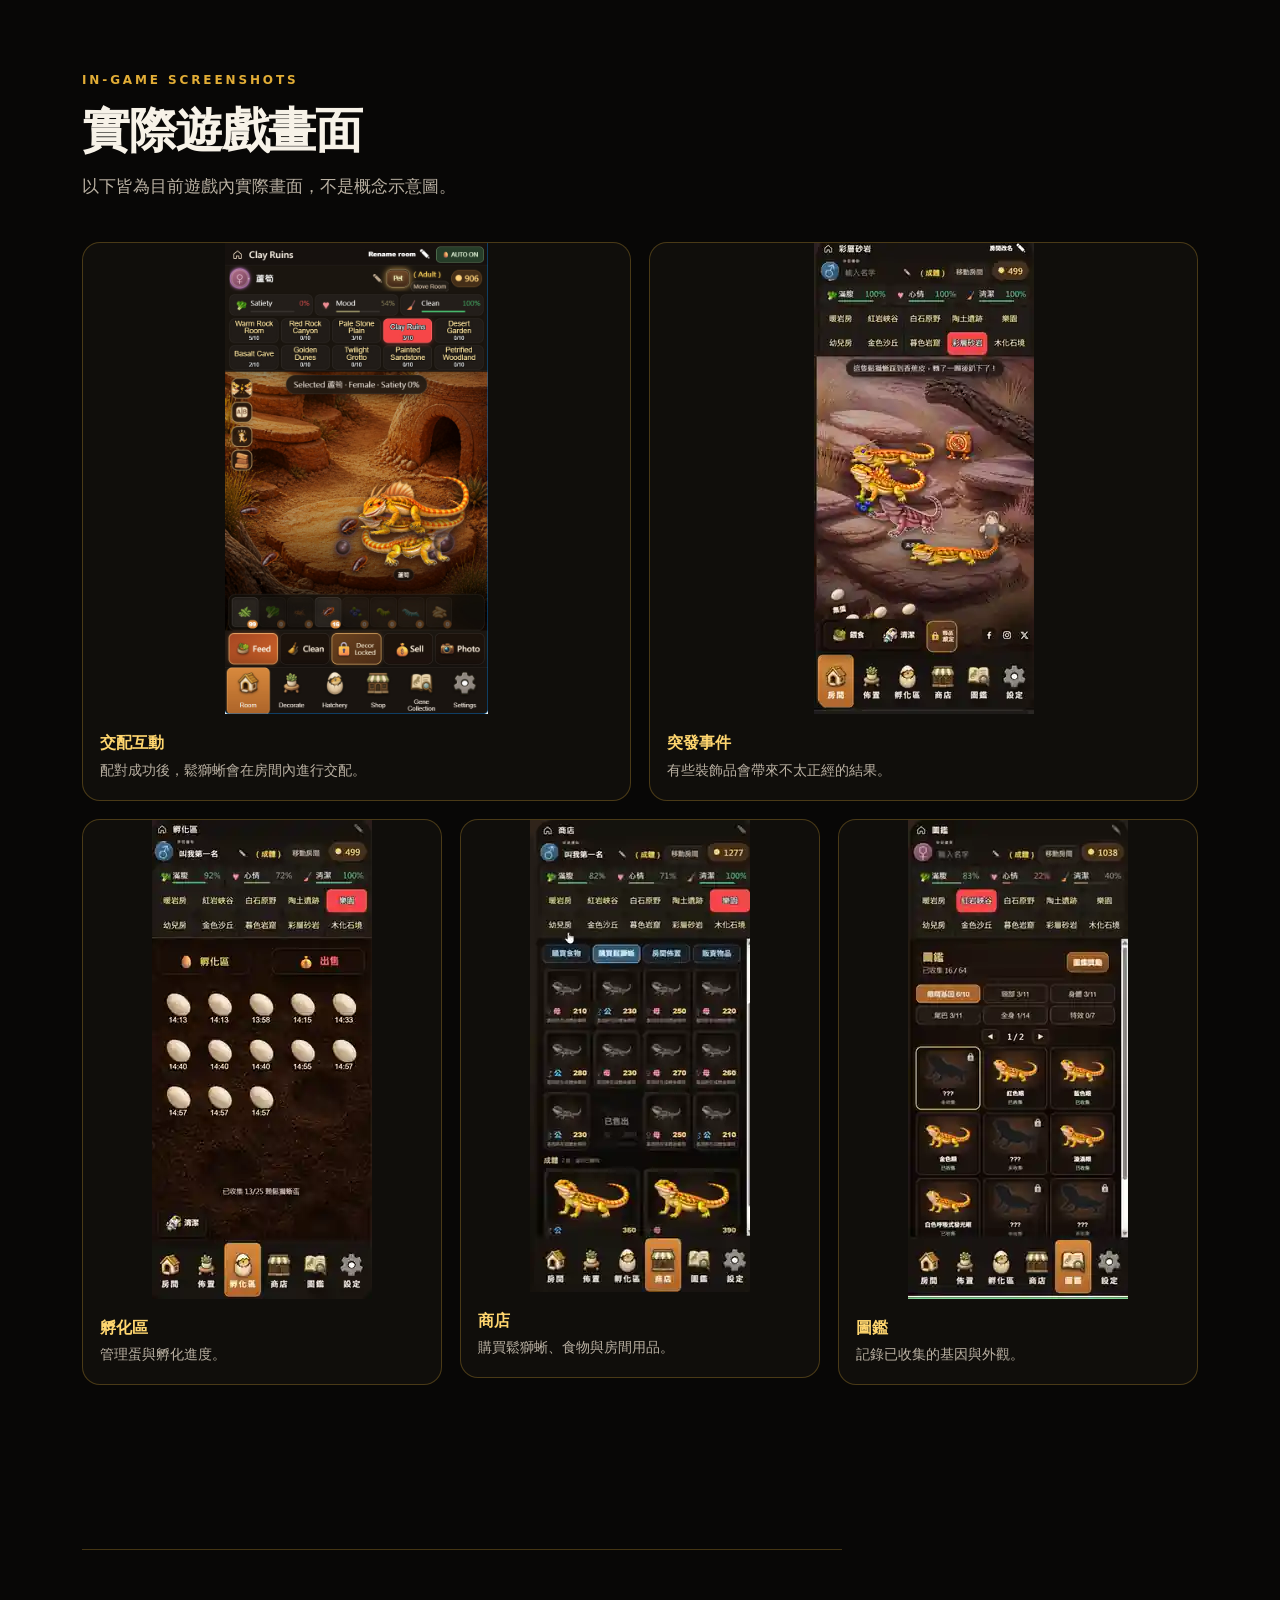
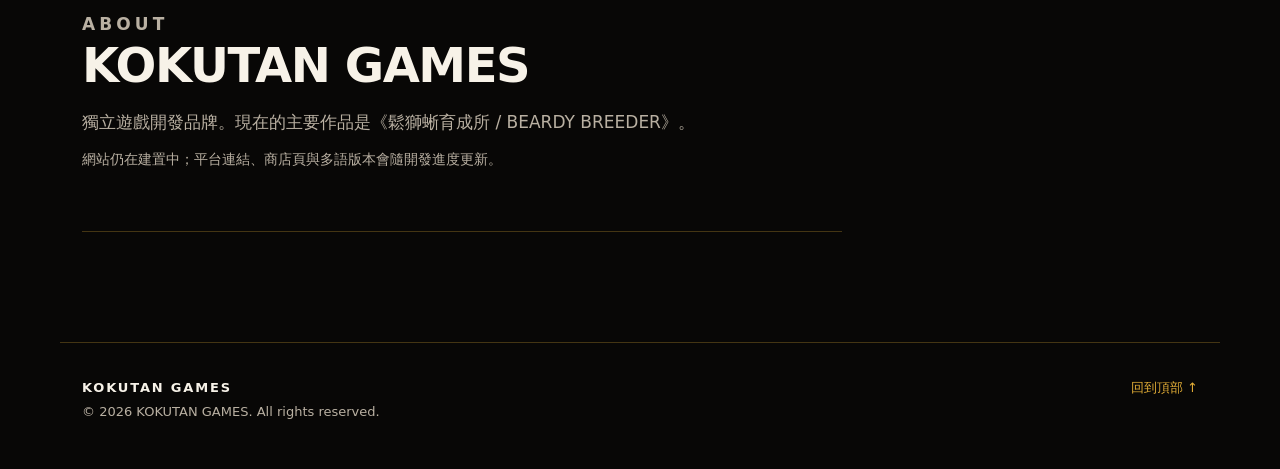
==== commit ebc20dae: "Wire footer back-to-top control" ====
--- a/index.html
+++ b/index.html
@@ -118,7 +118,7 @@
 
       <div class="gallery-grid">
         <figure class="gallery-card featured">
-          <img src="assets/screenshots/mating-room.jpg?v=20260924a" alt="鬆獅蜥在房間內進行交配的實際遊戲畫面" />
+          <img class="mating-shot" src="assets/screenshots/mating-room.jpg?v=20260924b" alt="鬆獅蜥在房間內進行交配的實際遊戲畫面" />
           <figcaption><strong>交配互動</strong><span>配對成功後，鬆獅蜥會在房間內進行交配。</span></figcaption>
         </figure>
         <figure class="gallery-card featured">
@@ -155,7 +155,7 @@
       <strong>KOKUTAN GAMES</strong>
       <span>© 2026 KOKUTAN GAMES. All rights reserved.</span>
     </div>
-    <a href="#top">回到頂部 ↑</a>
+    <a id="backToTop" href="#top">回到頂部 ↑</a>
   </footer>
 
   <script src="script.js"></script>
--- a/kokutan-v1.css
+++ b/kokutan-v1.css
@@ -109,6 +109,13 @@
   margin: 0 auto;
   background: #090705;
 }
+.gallery-card img.mating-shot {
+  width: auto;
+  height: 471px;
+  max-width: 100%;
+  object-fit: contain;
+  margin: 0 auto;
+}
 .gallery-card figcaption { display: grid; gap: 2px; padding: 16px 17px 18px; }
 .gallery-card figcaption strong { color: var(--gold-bright); }
 .gallery-card figcaption span { color: var(--muted); font-size: 14px; }
